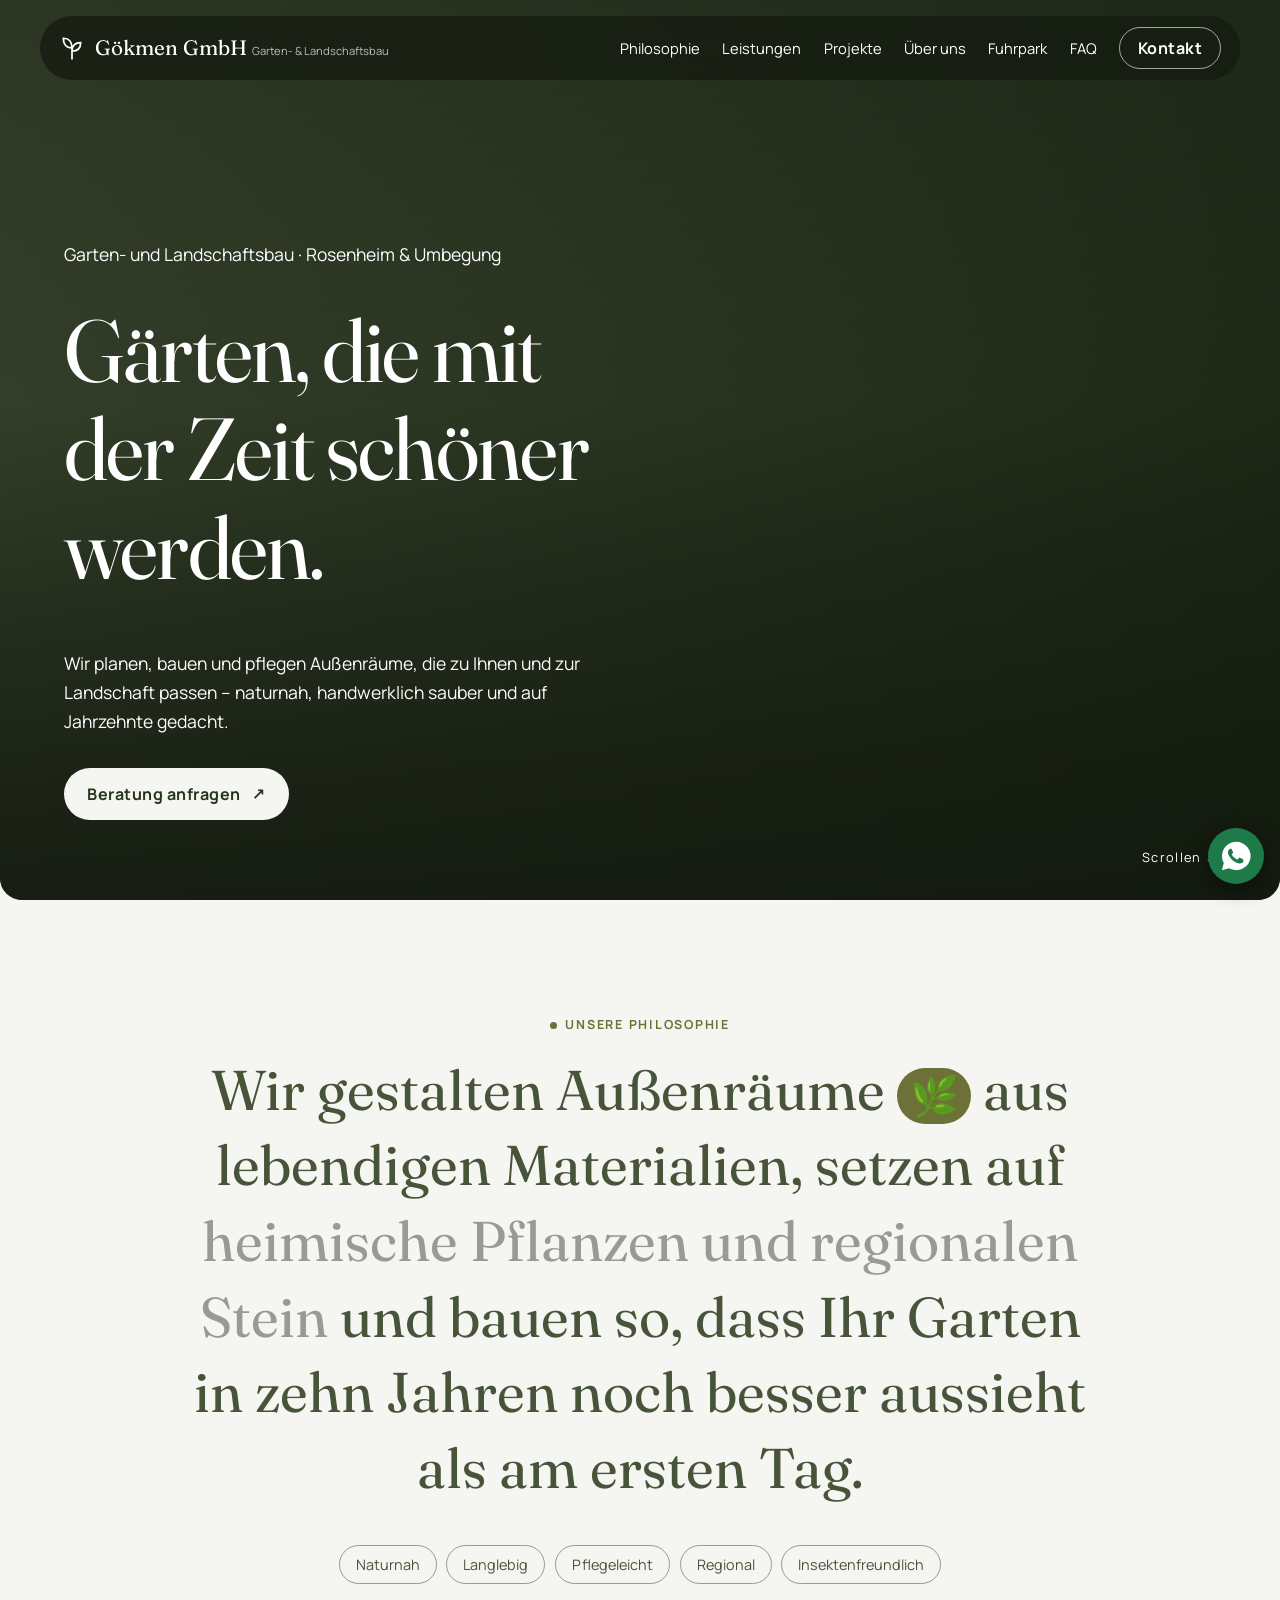
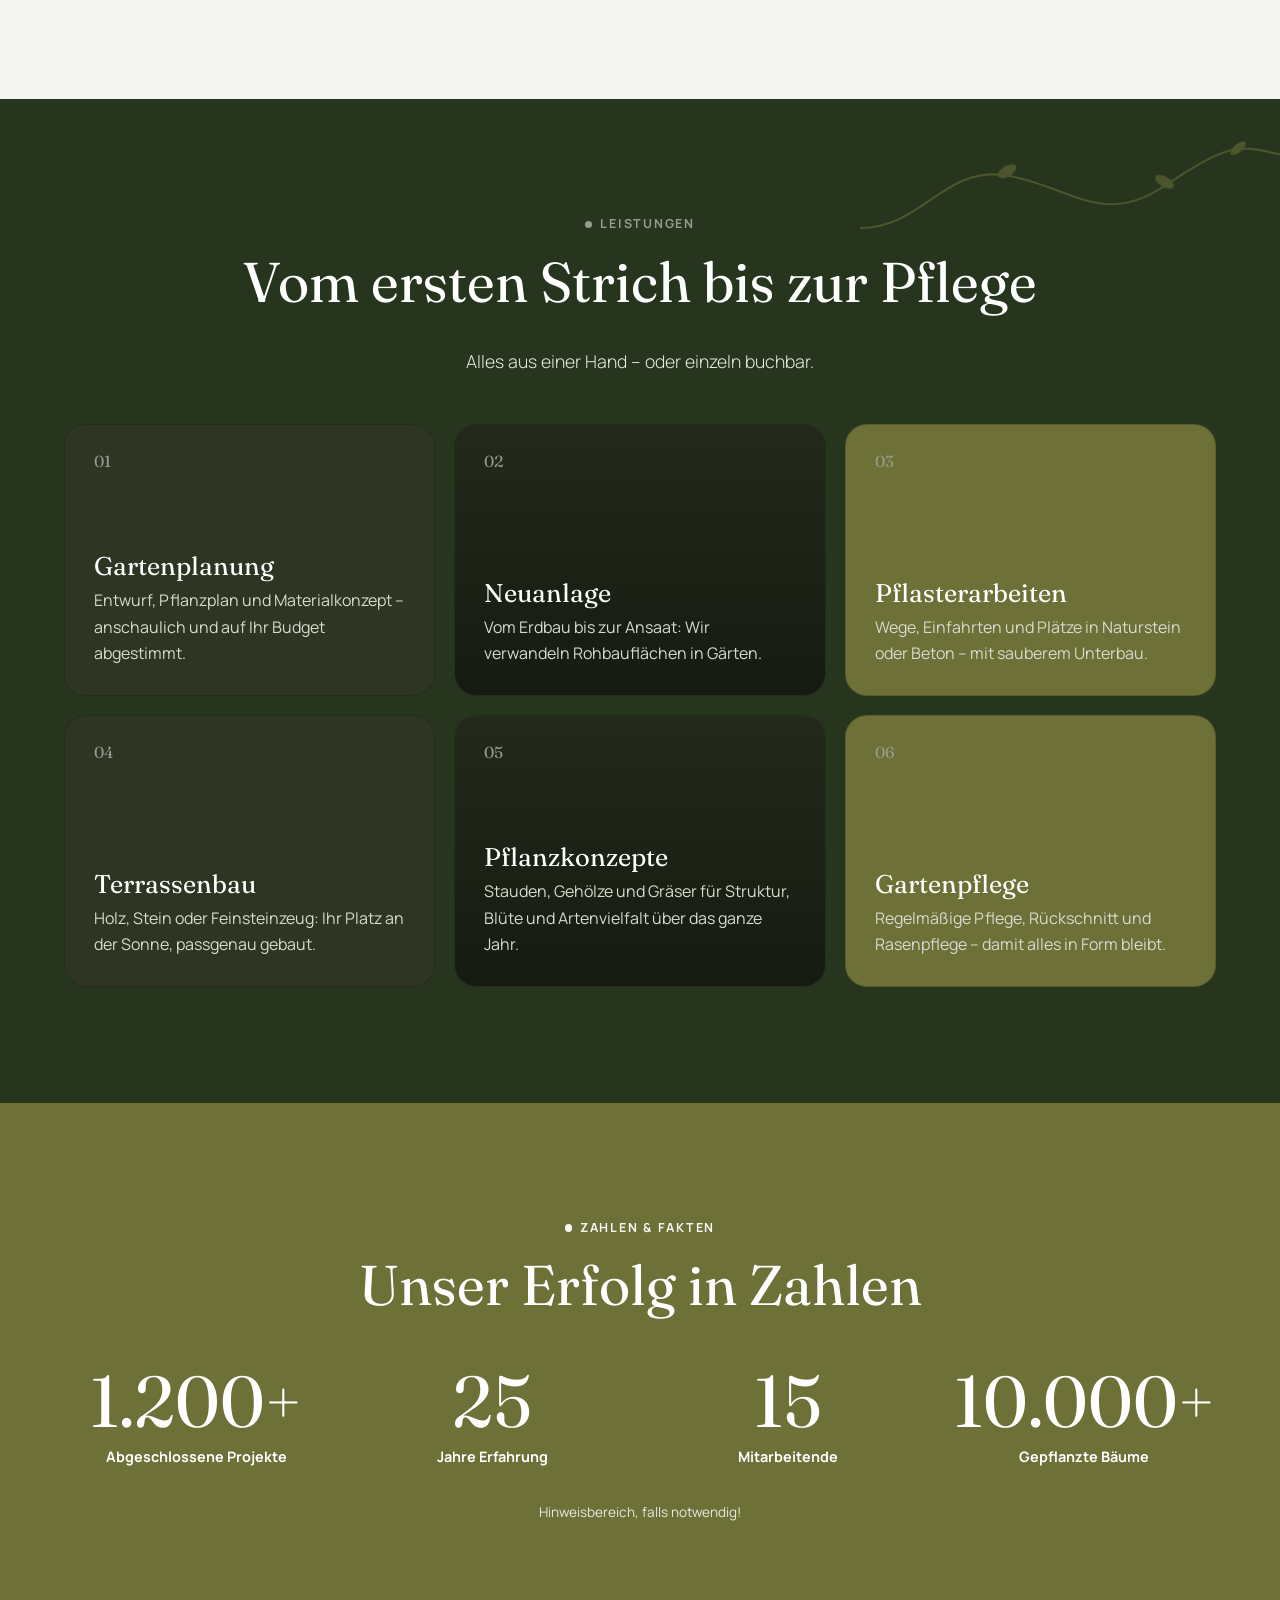
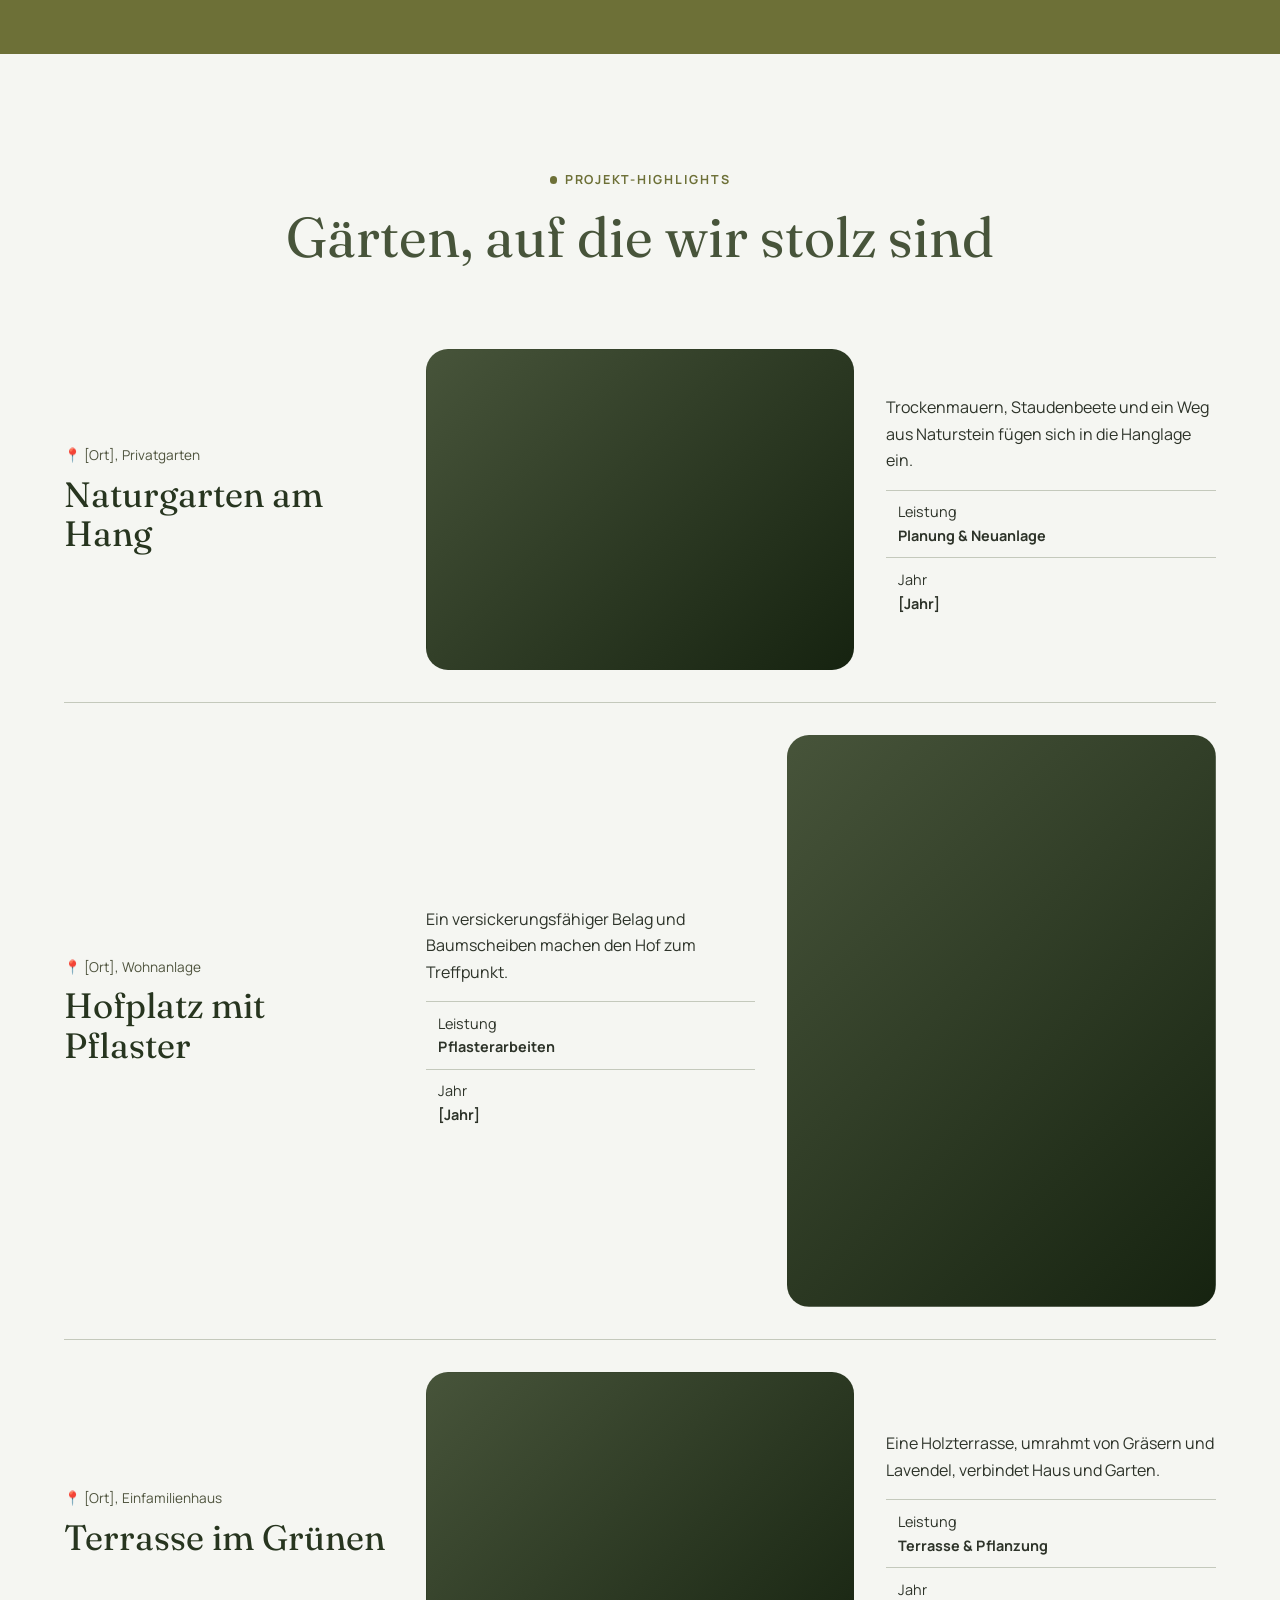
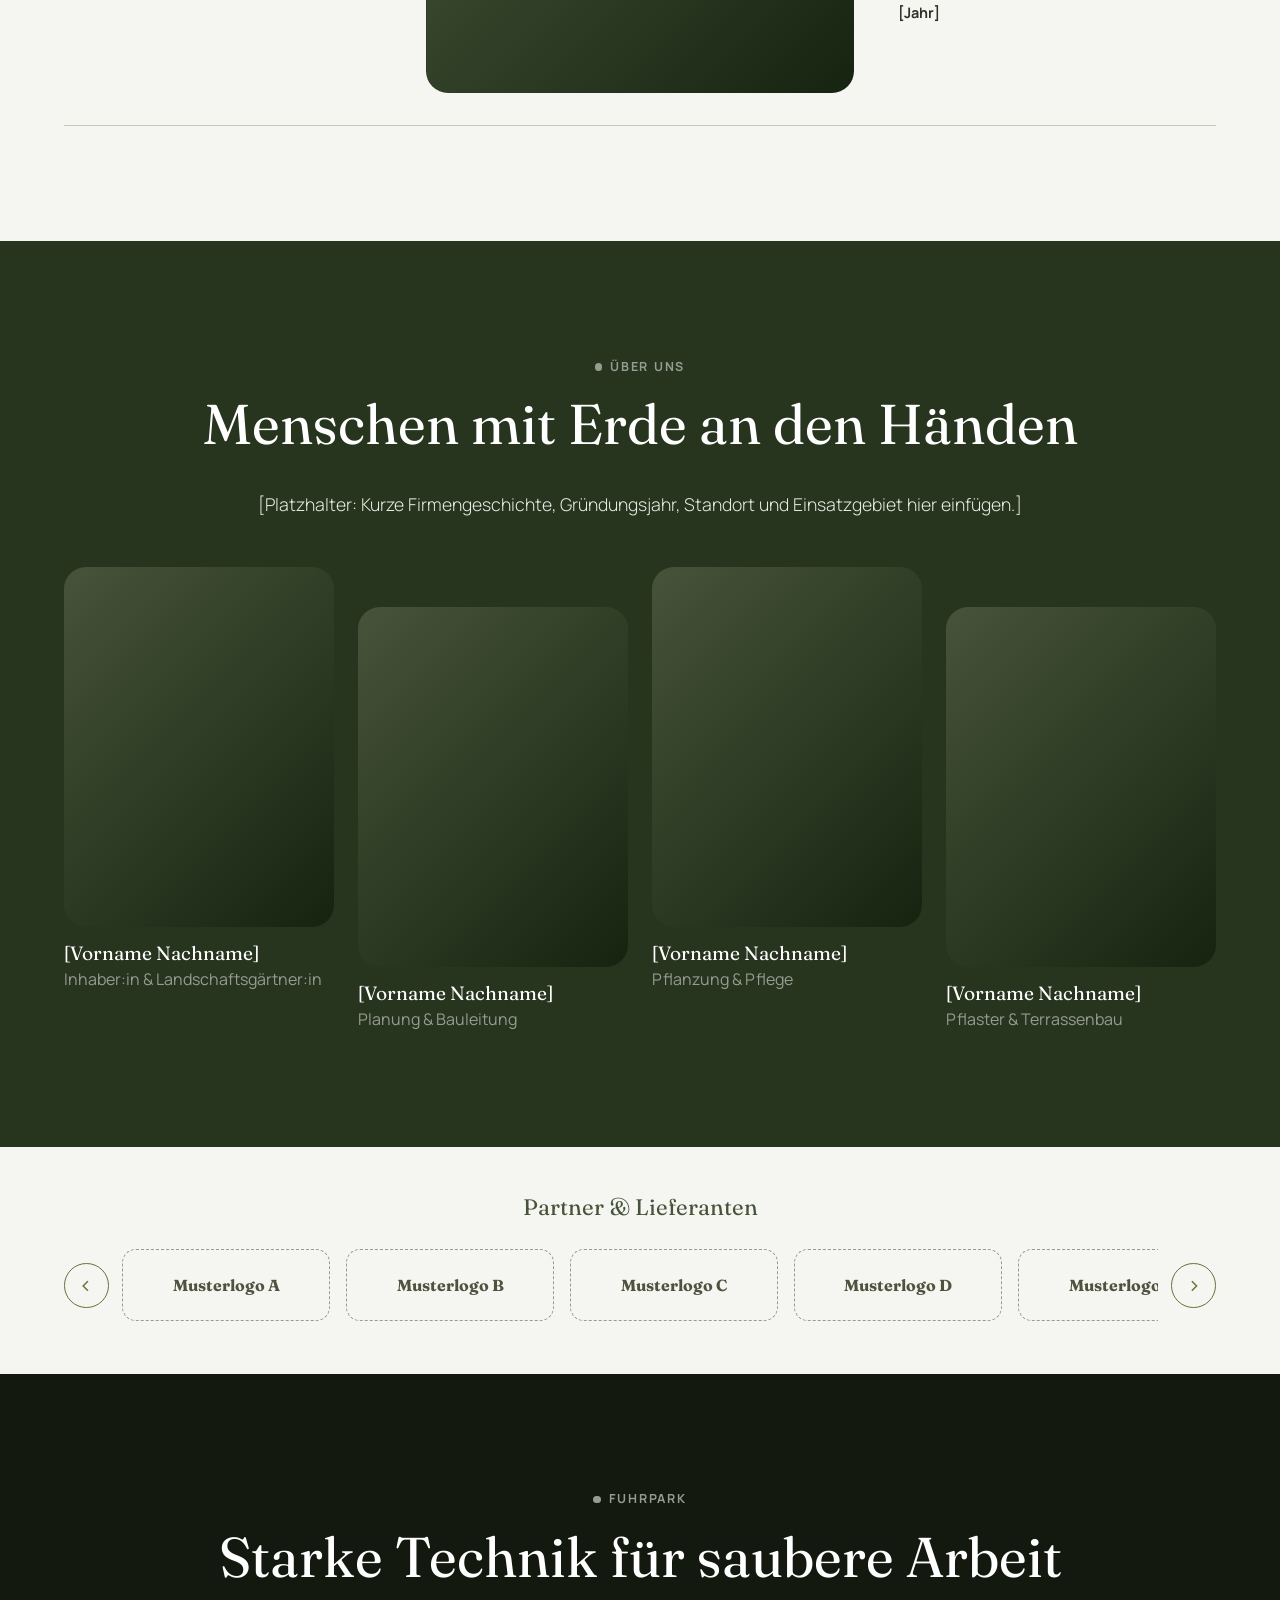
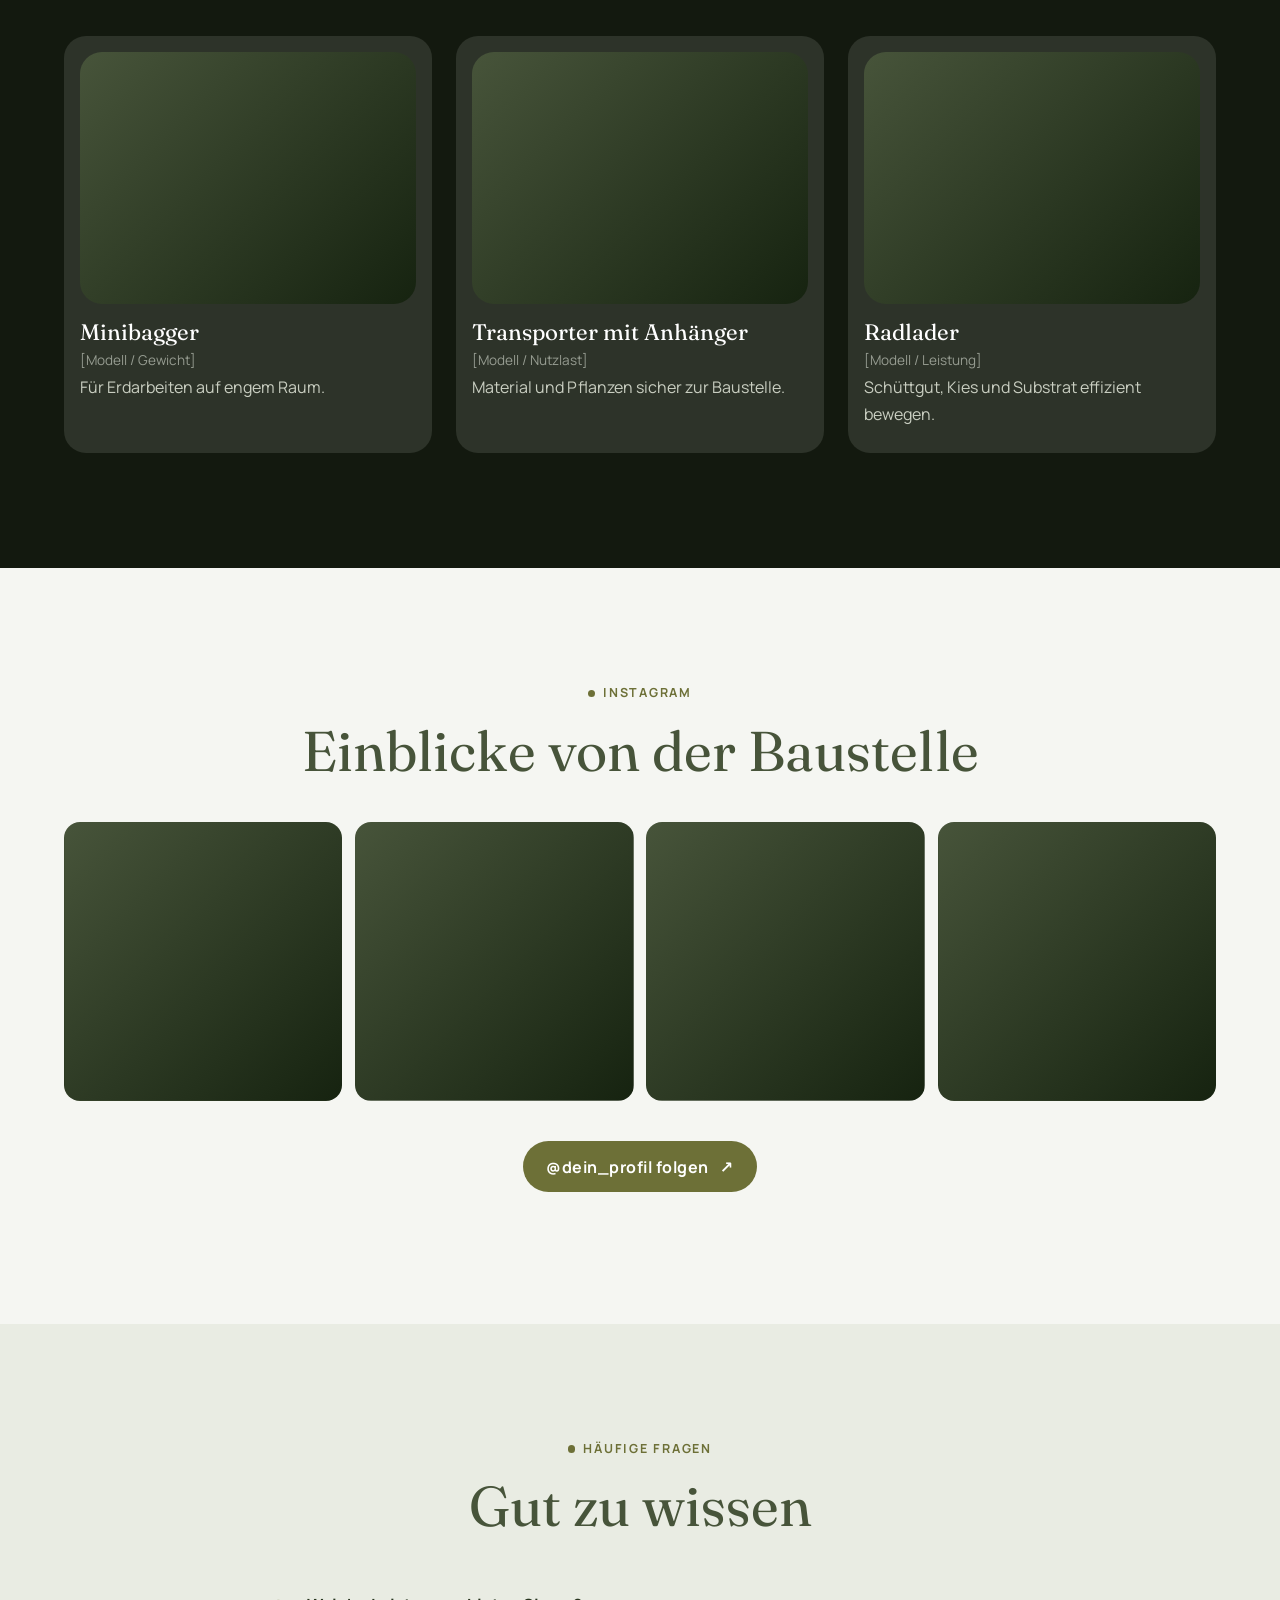
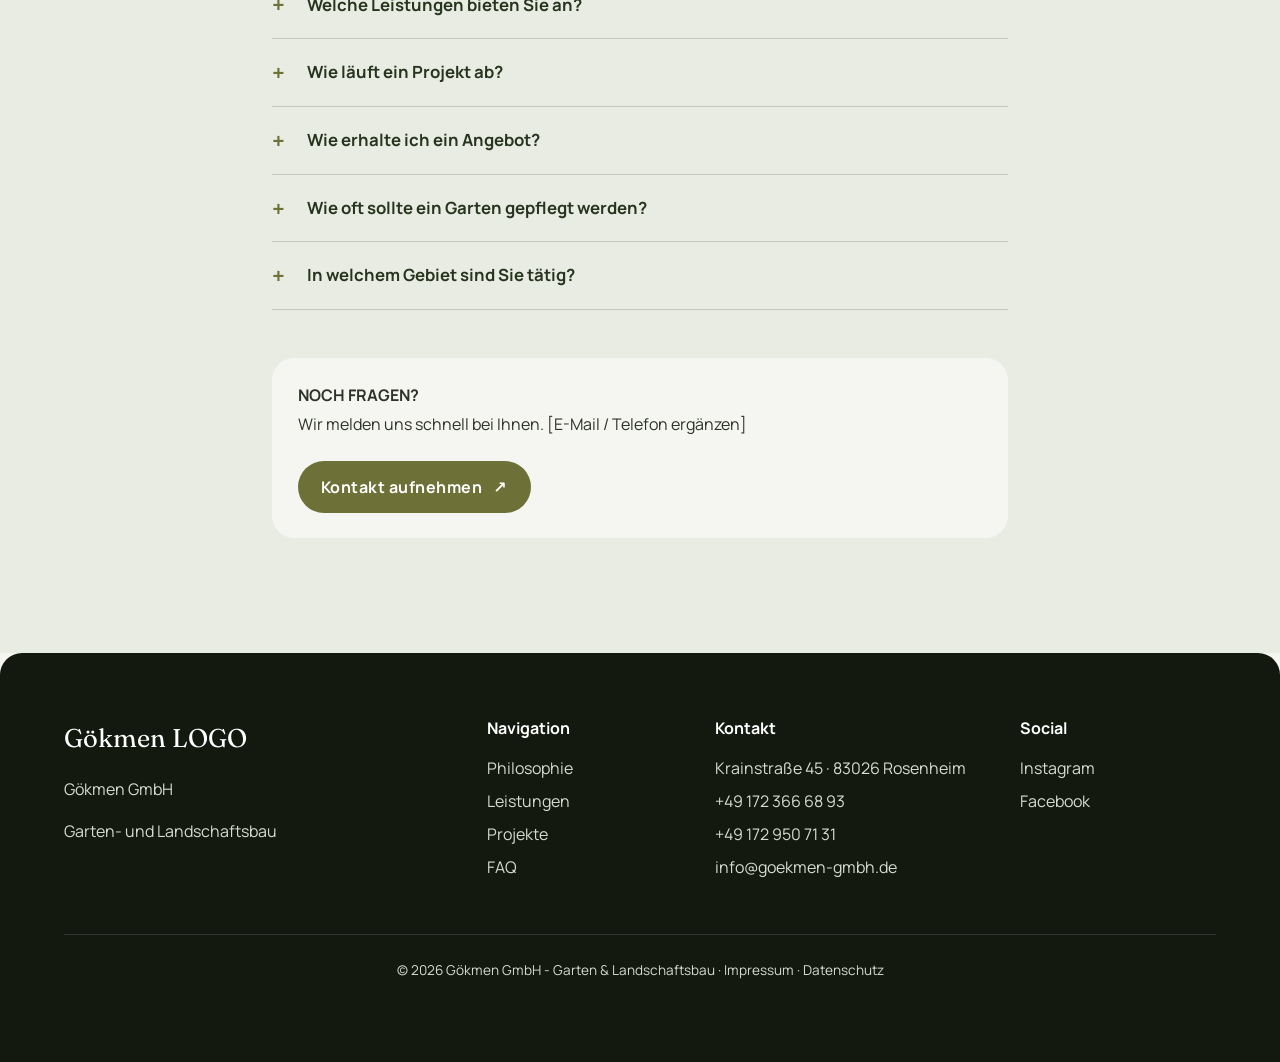
==== index.html @ 2ab4fe83 "first commit" ====
<!DOCTYPE html>
<html lang="de">
    <head>
        <meta charset="utf-8">
        <meta name="viewport" content="width=device-width, initial-scale=1">
        <title>Gökmen GmbH Garten- & Landschaftsbau </title>
        <meta name="description" content="Beispielseite eines Garten- und Landschaftsbaubetriebs: Planung, Neuanlage, Pflaster, Terrassen und Pflege.">
        <link rel="preconnect" href="https://fonts.googleapis.com">
        <link rel="preconnect" href="https://fonts.gstatic.com" crossorigin>
        <link href="https://fonts.googleapis.com/css2?family=Fraunces:opsz,wght@9..144,400;9..144,600&family=Manrope:wght@400;500;700&display=swap" rel="stylesheet">
        <link rel="stylesheet" href="https://cdn.jsdelivr.net/npm/bootstrap@5.3.0/dist/css/bootstrap.min.css">
        <link rel="stylesheet" href="https://cdn.jsdelivr.net/npm/bootstrap-icons@1.11.3/font/bootstrap-icons.min.css">
        <link rel="stylesheet" href="./css/sytle.css">
    </head>
    <body>
        <a class="skip" href="#main">Zum Inhalt springen</a>

        <header class="nav" id="top">
            <a class="logo" href="#top" aria-label="Gökmen GmbH - Startseite">
                <svg viewBox="0 0 24 24" width="26" height="26" aria-hidden="true"><path d="M12 22V10M12 12C5 12 4 6 4 3c5 0 8 3 8 9Zm0 3c6 0 8-4 8-8-5 0-8 3-8 8Z" fill="none" stroke="currentColor" stroke-width="1.6" stroke-linecap="round"/></svg>
                <span>Gökmen GmbH<small>Garten- & Landschaftsbau</small></span>
            </a>
            <button class="burger" aria-expanded="false" aria-controls="menu" aria-label="Menü öffnen"><span></span><span></span></button>
            <nav id="menu" aria-label="Hauptnavigation">
                <a href="#philosophie">Philosophie</a><a href="#leistungen">Leistungen</a><a href="#projekte">Projekte</a>
                <a href="#ueber-uns">Über uns</a><a href="#fuhrpark">Fuhrpark</a><a href="#faq">FAQ</a>
                <a class="btn btn--sm" href="#kontakt">Kontakt</a>
            </nav>
        </header>

        <main id="main">
        <section class="hero" aria-labelledby="h-hero">
            <div class="hero__bg" role="img" aria-label="Beispielbild: naturnaher Garten mit Staudenbeeten und Natursteinweg" style="--img:url('images/hero-garten.jpg')"></div>
            <div class="hero__txt">
                <p class="">Garten- und Landschaftsbau · Rosenheim & Umbegung</p>
                <h1 id="h-hero">Gärten, die mit<br>der Zeit schöner werden.</h1>
                <p>Wir planen, bauen und pflegen Außenräume, die zu Ihnen und zur Landschaft passen – naturnah, handwerklich sauber und auf Jahrzehnte gedacht.</p>
                <a class="btn" href="#kontakt">Beratung anfragen <span aria-hidden="true">↗</span></a>
            </div>
            <a class="scroll" href="#philosophie" aria-label="Nach unten scrollen">Scrollen ↓</a>
        </section>

            <section class="sec sec--light" id="philosophie" aria-labelledby="h-phil">
            <p class="eyebrow center">Unsere Philosophie</p>
            <h2 id="h-phil" class="statement reveal">Wir gestalten Außenräume <span class="pill" aria-hidden="true">🌿</span> aus lebendigen Materialien, setzen auf <em>heimische Pflanzen und regionalen Stein</em> und bauen so, dass Ihr Garten in zehn Jahren noch besser aussieht als am ersten Tag.</h2>
            <ul class="tags"><li>Naturnah</li><li>Langlebig</li><li>Pflegeleicht</li><li>Regional</li><li>Insektenfreundlich</li></ul>
        </section>

        <section class="sec sec--dark" id="leistungen" aria-labelledby="h-leist">
        <svg class="vine" viewBox="0 0 400 120" aria-hidden="true" focusable="false"><path d="M0 100C60 100 80 40 140 50S230 100 290 60 360 20 400 30" fill="none" stroke="#6D7037" stroke-width="2"/><g fill="#6D7037"><ellipse cx="140" cy="46" rx="10" ry="5" transform="rotate(-30 140 46)"/><ellipse cx="290" cy="56" rx="10" ry="5" transform="rotate(30 290 56)"/><ellipse cx="360" cy="24" rx="9" ry="4" transform="rotate(-40 360 24)"/></g></svg>
        <p class="eyebrow center">Leistungen</p>
        <h2 id="h-leist" class="center">Vom ersten Strich bis zur Pflege</h2>
        <p class="lead center">Alles aus einer Hand – oder einzeln buchbar.</p>
        <ul class="cards">
            <li class="card reveal"><span class="num">01</span><h3>Gartenplanung</h3><p>Entwurf, Pflanzplan und Materialkonzept – anschaulich und auf Ihr Budget abgestimmt.</p></li>
            <li class="card card--img reveal" style="--img:url('images/neuanlage.jpg')"><span class="num">02</span><h3>Neuanlage</h3><p>Vom Erdbau bis zur Ansaat: Wir verwandeln Rohbauflächen in Gärten.</p></li>
            <li class="card card--accent reveal"><span class="num">03</span><h3>Pflasterarbeiten</h3><p>Wege, Einfahrten und Plätze in Naturstein oder Beton – mit sauberem Unterbau.</p></li>
            <li class="card reveal"><span class="num">04</span><h3>Terrassenbau</h3><p>Holz, Stein oder Feinsteinzeug: Ihr Platz an der Sonne, passgenau gebaut.</p></li>
            <li class="card card--img reveal" style="--img:url('images/pflanzen.jpg')"><span class="num">05</span><h3>Pflanzkonzepte</h3><p>Stauden, Gehölze und Gräser für Struktur, Blüte und Artenvielfalt über das ganze Jahr.</p></li>
            <li class="card card--accent reveal"><span class="num">06</span><h3>Gartenpflege</h3><p>Regelmäßige Pflege, Rückschnitt und Rasenpflege – damit alles in Form bleibt.</p></li>
        </ul>
        </section>

        <section class="sec sec--accent" aria-labelledby="h-zahlen">
        <p class="eyebrow center">Zahlen &amp; Fakten</p>
        <h2 id="h-zahlen" class="center">Unser Erfolg in Zahlen</h2>
        <dl class="stats">
            <div><dt>Abgeschlossene Projekte</dt><dd>1.200+</dd></div>
            <div><dt>Jahre Erfahrung</dt><dd>25</dd></div>
            <div><dt>Mitarbeitende</dt><dd>15</dd></div>
            <div><dt>Gepflanzte Bäume</dt><dd>10.000+</dd></div>
        </dl>
        <p class="note center">Hinweisbereich, falls notwendig!</p>
        </section>

        <section class="sec sec--light" id="projekte" aria-labelledby="h-proj">
        <p class="eyebrow center">Projekt-Highlights</p>
        <h2 id="h-proj" class="center">Gärten, auf die wir stolz sind</h2>
        <!-- PLATZHALTER: Projekte, Orte und Bilder durch echte Referenzen ersetzen. -->
        <ol class="projects">
            <li class="proj reveal"><div class="proj__t"><p class="meta">📍 [Ort], Privatgarten</p><h3>Naturgarten am Hang</h3></div><div class="ph" role="img" aria-label="Beispielbild: Hanggarten mit Trockenmauer" style="--img:url('images/projekt-1.jpg')"></div><div class="proj__d"><p>Trockenmauern, Staudenbeete und ein Weg aus Naturstein fügen sich in die Hanglage ein.</p><p class="row"><span>Leistung</span><b>Planung &amp; Neuanlage</b></p><p class="row"><span>Jahr</span><b>[Jahr]</b></p></div></li>
            <li class="proj proj--rev reveal"><div class="proj__t"><p class="meta">📍 [Ort], Wohnanlage</p><h3>Hofplatz mit Pflaster</h3></div><div class="ph" role="img" aria-label="Beispielbild: gepflasterter Hof mit Baumpflanzung" style="--img:url('images/projekt-2.jpg')"></div><div class="proj__d"><p>Ein versickerungsfähiger Belag und Baumscheiben machen den Hof zum Treffpunkt.</p><p class="row"><span>Leistung</span><b>Pflasterarbeiten</b></p><p class="row"><span>Jahr</span><b>[Jahr]</b></p></div></li>
            <li class="proj reveal"><div class="proj__t"><p class="meta">📍 [Ort], Einfamilienhaus</p><h3>Terrasse im Grünen</h3></div><div class="ph" role="img" aria-label="Beispielbild: Holzterrasse mit Gräsern" style="--img:url('images/projekt-3.jpg')"></div><div class="proj__d"><p>Eine Holzterrasse, umrahmt von Gräsern und Lavendel, verbindet Haus und Garten.</p><p class="row"><span>Leistung</span><b>Terrasse &amp; Pflanzung</b></p><p class="row"><span>Jahr</span><b>[Jahr]</b></p></div></li>
        </ol>
        </section>

        <section class="sec sec--dark" id="ueber-uns" aria-labelledby="h-uns">
        <p class="eyebrow center">Über uns</p>
        <h2 id="h-uns" class="center">Menschen mit Erde an den Händen</h2>
        <p class="lead center">[Platzhalter: Kurze Firmengeschichte, Gründungsjahr, Standort und Einsatzgebiet hier einfügen.]</p>
        <ul class="team">
            <li><div class="ph ph--p" role="img" aria-label="Platzhalterporträt" style="--img:url('images/team-1.jpg')"></div><h3>[Vorname Nachname]</h3><p>Inhaber:in &amp; Landschaftsgärtner:in</p></li>
            <li><div class="ph ph--p" role="img" aria-label="Platzhalterporträt" style="--img:url('images/team-2.jpg')"></div><h3>[Vorname Nachname]</h3><p>Planung &amp; Bauleitung</p></li>
            <li><div class="ph ph--p" role="img" aria-label="Platzhalterporträt" style="--img:url('images/team-3.jpg')"></div><h3>[Vorname Nachname]</h3><p>Pflanzung &amp; Pflege</p></li>
            <li><div class="ph ph--p" role="img" aria-label="Platzhalterporträt" style="--img:url('images/team-4.jpg')"></div><h3>[Vorname Nachname]</h3><p>Pflaster &amp; Terrassenbau</p></li>
        </ul>
        </section>

        <section class="sec sec--light sec--tight" aria-labelledby="h-partner">
        <h2 id="h-partner" class="center h-sm">Partner &amp; Lieferanten</h2>
        <!-- PLATZHALTER: Musterlogos durch echte Partnerlogos ersetzen (nur belegte Partnerschaften). -->
        <div class="carousel" data-carousel>
            <button class="car-btn" data-prev aria-label="Vorherige Partner">‹</button>
            <ul class="track" tabindex="0" aria-label="Partnerlogos, horizontal scrollbar">
            <li>Musterlogo A</li><li>Musterlogo B</li><li>Musterlogo C</li><li>Musterlogo D</li><li>Musterlogo E</li><li>Musterlogo F</li>
            </ul>
            <button class="car-btn" data-next aria-label="Nächste Partner">›</button>
        </div>
        </section>

        <section class="sec sec--dark2" id="fuhrpark" aria-labelledby="h-fuhr">
        <p class="eyebrow center">Fuhrpark</p>
        <h2 id="h-fuhr" class="center">Starke Technik für saubere Arbeit</h2>
        <!-- PLATZHALTER: Fahrzeuge, Daten und Bilder anpassen. -->
        <ul class="fleet">
            <li class="reveal"><div class="ph" role="img" aria-label="Platzhalter: Minibagger" style="--img:url('images/bagger.jpg')"></div><h3>Minibagger</h3><p>[Modell / Gewicht]</p><p>Für Erdarbeiten auf engem Raum.</p></li>
            <li class="reveal"><div class="ph" role="img" aria-label="Platzhalter: Transporter" style="--img:url('images/transporter.jpg')"></div><h3>Transporter mit Anhänger</h3><p>[Modell / Nutzlast]</p><p>Material und Pflanzen sicher zur Baustelle.</p></li>
            <li class="reveal"><div class="ph" role="img" aria-label="Platzhalter: Radlader" style="--img:url('images/radlader.jpg')"></div><h3>Radlader</h3><p>[Modell / Leistung]</p><p>Schüttgut, Kies und Substrat effizient bewegen.</p></li>
        </ul>
        </section>

        <section class="sec sec--light" aria-labelledby="h-insta">
        <p class="eyebrow center">Instagram</p>
        <h2 id="h-insta" class="center">Einblicke von der Baustelle</h2>
        <!-- PLATZHALTER: Keine echte Instagram-Anbindung. Kacheln durch eigene Bilder ersetzen und href auf Ihr Profil setzen. -->
        <ul class="insta">
            <li><a href="https://www.instagram.com/DEIN_PROFIL" aria-label="Beispiel-Beitrag 1 auf Instagram ansehen"><span class="ph" style="--img:url('images/insta-1.jpg')"></span></a></li>
            <li><a href="https://www.instagram.com/DEIN_PROFIL" aria-label="Beispiel-Beitrag 2 auf Instagram ansehen"><span class="ph" style="--img:url('images/insta-2.jpg')"></span></a></li>
            <li><a href="https://www.instagram.com/DEIN_PROFIL" aria-label="Beispiel-Beitrag 3 auf Instagram ansehen"><span class="ph" style="--img:url('images/insta-3.jpg')"></span></a></li>
            <li><a href="https://www.instagram.com/DEIN_PROFIL" aria-label="Beispiel-Beitrag 4 auf Instagram ansehen"><span class="ph" style="--img:url('images/insta-4.jpg')"></span></a></li>
        </ul>
        <p class="center"><a class="btn" href="https://www.instagram.com/DEIN_PROFIL" rel="noopener">@dein_profil folgen <span aria-hidden="true">↗</span></a></p>
        </section>

        <section class="sec sec--tint" id="faq" aria-labelledby="h-faq">
        <p class="eyebrow center">Häufige Fragen</p>
        <h2 id="h-faq" class="center">Gut zu wissen</h2>
        <div class="acc" data-acc>
            <h3><button aria-expanded="false" aria-controls="a1" id="q1">Welche Leistungen bieten Sie an?</button></h3>
            <div id="a1" role="region" aria-labelledby="q1" hidden><p>Gartenplanung, Neuanlage, Pflaster- und Terrassenbau, Pflanzkonzepte und Gartenpflege. [Leistungsumfang anpassen]</p></div>
            <h3><button aria-expanded="false" aria-controls="a2" id="q2">Wie läuft ein Projekt ab?</button></h3>
            <div id="a2" role="region" aria-labelledby="q2" hidden><p>Erstgespräch vor Ort, Entwurf und Angebot, Ausführung und Übergabe. Auf Wunsch folgt die Pflege.</p></div>
            <h3><button aria-expanded="false" aria-controls="a3" id="q3">Wie erhalte ich ein Angebot?</button></h3>
            <div id="a3" role="region" aria-labelledby="q3" hidden><p>Schreiben Sie uns kurz Ihr Vorhaben, am besten mit Fotos. Danach vereinbaren wir einen Termin. [Ablauf und Kosten des Angebots anpassen]</p></div>
            <h3><button aria-expanded="false" aria-controls="a4" id="q4">Wie oft sollte ein Garten gepflegt werden?</button></h3>
            <div id="a4" role="region" aria-labelledby="q4" hidden><p>Das hängt von Größe und Bepflanzung ab. Typisch sind Pflegegänge alle paar Wochen in der Saison. [Pflegeintervalle anpassen]</p></div>
            <h3><button aria-expanded="false" aria-controls="a5" id="q5">In welchem Gebiet sind Sie tätig?</button></h3>
            <div id="a5" role="region" aria-labelledby="q5" hidden><p>[Einsatzgebiet / Umkreis um Standort einfügen]</p></div>
        </div>
        <div class="ask" id="kontakt">
            <div><h3>Noch Fragen?</h3><p>Wir melden uns schnell bei Ihnen. [E-Mail / Telefon ergänzen]</p></div>
            <a class="btn" href="mailto:info@beispiel-firma.de">Kontakt aufnehmen <span aria-hidden="true">↗</span></a>
        </div>
        </section>
        </main>

        <footer class="foot">
            <div class="foot__grid">
                <div>
                    <p class="logo">Gökmen LOGO</p>
                    <p>Gökmen GmbH</p>
                    <p>Garten- und Landschaftsbau</p>
                </div>
                <nav aria-label="Fußnavigation">
                    <h2>Navigation</h2>
                    <ul>
                        <li><a href="#philosophie">Philosophie</a></li>
                        <li><a href="#leistungen">Leistungen</a></li>
                        <li><a href="#projekte">Projekte</a></li>
                        <li><a href="#faq">FAQ</a></li>
                    </ul>
                </nav>
                <div>
                    <h2>Kontakt</h2>
                    <ul>
                        <li><a href="https://maps.app.goo.gl/zyGv3Zoan73893Vj6?g_st=com.microsoft.skype.teams.extshare" target="_blank">Krainstraße 45 · 83026 Rosenheim</a></li>
                        <li><i class="telephone-fill"></i><a href="tel:+491723666893">+49 172 366 68 93</a></li>
                        <li><i class="telephone-fill"></i><a href="tel:+491729507131">+49 172 950 71 31</a></li>
                        <li><a href="mailto:info@goekmen-gmbh.de">info@goekmen-gmbh.de</a></li>
                    </ul>
                </div>
                <div>
                    <h2>Social</h2>
                    <ul>
                        <li><a href="https://www.instagram.com/goekmen.galabau/" target="_blank">Instagram</a></li>
                        <li><a href="https://www.facebook.com/p/G%C3%B6kmen-Garten-und-Landschaftsbau-GmbH-100063907963803/?locale=de_DE" target="_blank">Facebook</a></li>
                    </ul>
                </div>
            </div>
            <p class="foot__bot">© <span class="year"></span> Gökmen GmbH - Garten & Landschaftsbau · <a href="impressum.html">Impressum</a> · <a href="datenschutz.html">Datenschutz</a></p>
        </footer>

        <!-- Whatsapp Button fixed -->
        <a class="wa" href="https://wa.me/491729507131" target="_blank" rel="noopener" aria-label="Per WhatsApp schreiben">
            <svg viewBox="0 0 24 24" width="34" height="34" aria-hidden="true"><path fill="currentColor" d="M12 2a10 10 0 0 0-8.6 15L2 22l5.2-1.4A10 10 0 1 0 12 2Zm5.2 14c-.2.6-1.3 1.2-1.8 1.2-.5.1-1 .2-3.3-.7-2.8-1.2-4.6-4-4.7-4.2-.1-.2-1.1-1.5-1.1-2.8s.7-2 1-2.3c.2-.3.5-.3.7-.3h.5c.2 0 .4 0 .6.5l.8 1.9c.1.2.1.3 0 .5l-.3.4-.4.4c-.1.2-.3.3-.1.6.2.3.7 1.2 1.5 1.9 1 .9 1.900 1.200 2.200 1.300.3.1.4.1.6-.1l.8-1c.2-.2.4-.2.6-.1l1.800.9c.3.1.4.2.5.3.1.2.1.6-.1 1.200Z"/></svg>
        </a>
        <script src="./js/script.js" defer></script>

        
    </body>
</html>
---- css/sytle.css ----
:root{--paper:#F5F6F2;--d1:#27351F;--d2:#13190F;--d3:#2D3329;--m1:#47543A;--m2:#2E3523;--d4:#162310;--m3:#4E533D;--sage:#969C91;--olive:#6D7037;
--serif:"Fraunces",Georgia,serif;--sans:"Manrope",system-ui,sans-serif;--r:22px;--pad:clamp(1.25rem,5vw,4rem)}
*,*::before,*::after{box-sizing:border-box}
html{scroll-behavior:smooth;scroll-padding-top:5.5rem}
body{margin:0;font:400 1rem/1.65 var(--sans);color:var(--d3);background:var(--paper)}
img,svg{max-width:100%}
ul,ol{list-style:none;margin:0;padding:0}
h1,h2,h3{font-family:var(--serif);font-weight:400;line-height:1.12;margin:0 0 .6em}
a{color:inherit}
:focus-visible{outline:3px solid #fff;outline-offset:3px;box-shadow:0 0 0 6px var(--olive);border-radius:6px}
.skip{position:absolute;left:-999px;top:0;background:#fff;color:#000;padding:.7rem 1rem;z-index:100}
.skip:focus{left:1rem;top:1rem}
.center{text-align:center}
.eyebrow{font-size:.78rem;letter-spacing:.14em;text-transform:uppercase;font-weight:700;color:var(--sage);margin:0 0 1rem;display:flex;align-items:center;gap:.5rem}
.eyebrow::before{content:"";width:.45rem;height:.45rem;border-radius:50%;background:currentColor}
.eyebrow.center{justify-content:center}
.lead{max-width:44rem;margin:0 auto 3rem;font-size:1.1rem}
.note{font-size:.85rem;opacity:.85;margin-top:2rem}

/* Buttons */
.btn{display:inline-flex;align-items:center;gap:.7rem;padding:.8rem 1.4rem;border-radius:99px;background:var(--paper);color:var(--d1);font-weight:700;text-decoration:none;letter-spacing:.03em;transition:transform .25s,background .25s}
.btn:hover{transform:translateY(-2px);background:#fff}
.btn--sm{padding:.5rem 1.1rem;background:transparent;color:#fff;border:1px solid #ffffff99}
.btn--sm:hover{background:#ffffff22}
.sec--light .btn,.sec--tint .btn{background:var(--olive);color:#fff}

/* Navigation */
.nav{position:fixed;z-index:50;top:1rem;left:1rem;right:1rem;display:flex;align-items:center;justify-content:space-between;gap:1rem;padding:.7rem 1.2rem;border-radius:99px;background:#13190Fb3;backdrop-filter:blur(12px);color:#fff;max-width:1200px;margin-inline:auto}
.logo{display:inline-flex;align-items:center;gap:.6rem;text-decoration:none;font-family:var(--serif);font-size:1.3rem;color:inherit}
.logo small{font:400 .7rem var(--sans);opacity:.7;margin-left:.3rem}
.nav nav{display:flex;align-items:center;gap:1.4rem}
.nav nav a:not(.btn){text-decoration:none;font-size:.92rem;padding:.3rem 0;border-bottom:1px solid transparent}
.nav nav a:not(.btn):hover{border-color:currentColor}
.burger{display:none;background:none;border:0;width:2.6rem;height:2.6rem;cursor:pointer;color:#fff}
.burger span{display:block;height:2px;width:22px;background:currentColor;margin:6px auto;transition:transform .3s}
.burger[aria-expanded=true] span:first-child{transform:translateY(4px) rotate(45deg)}
.burger[aria-expanded=true] span:last-child{transform:translateY(-4px) rotate(-45deg)}

/* Hero */
.hero{position:relative;min-height:100svh;display:flex;align-items:flex-end;padding:7rem var(--pad) 5rem;color:#fff;overflow:hidden;border-radius:0 0 var(--r) var(--r)}
.hero__bg,.ph,.card--img{background:var(--img,none),linear-gradient(135deg,var(--m1),var(--d4));background-size:cover;background-position:center}
.hero__bg{position:absolute;inset:0;z-index:-2}
.hero::after{content:"";position:absolute;inset:0;z-index:-1;background:linear-gradient(0deg,#13190Fe6 0%,#13190F40 55%,#13190F80 100%)}
.hero__txt{max-width:46rem}
.hero h1{font-size:clamp(2.6rem,7vw,5.5rem);letter-spacing:-.02em}
.hero p:not(.eyebrow){max-width:34rem;font-size:1.1rem;margin:0 0 2rem}
.hero .eyebrow{color:#fff}
.scroll{position:absolute;right:var(--pad);bottom:2rem;font-size:.8rem;text-decoration:none;letter-spacing:.1em}

/* Sections */
.sec{padding:clamp(4rem,9vw,8rem) var(--pad)}
.sec>*{max-width:1200px;margin-inline:auto}
.sec>h2{font-size:clamp(2rem,4.5vw,3.5rem)}
.sec--tight{padding-block:3rem}
.h-sm{font-size:1.4rem!important}
.sec--light{background:var(--paper);color:var(--d3)}
.sec--light .eyebrow,.sec--tint .eyebrow{color:var(--olive)}
.sec--light h2,.sec--tint h2{color:var(--m1)}
.sec--tint{background:#E9ECE3}
.sec--dark{background:var(--d1);color:#E9ECE3;position:relative;overflow:hidden}
.sec--dark2{background:var(--d2);color:#E9ECE3}
.sec--accent{background:var(--olive);color:#fff}
.sec--accent .eyebrow{color:#F5F6F2}
.sec--dark h2,.sec--dark2 h2{color:#fff}

/* Philosophie */
.statement{max-width:56rem;font-size:clamp(1.5rem,3.4vw,2.6rem);line-height:1.35;color:var(--m1);text-align:center}
.statement em{font-style:normal;color:var(--sage)}
.pill{display:inline-flex;vertical-align:middle;padding:.1rem .8rem;border-radius:99px;background:var(--olive);font-size:.7em}
.bord{display:inline-flex;vertical-align:middle;padding:.1rem .3rem;margin-right: .7rem; border-radius:99px;border-color:var(--olive); border-style: solid; font-size:.7em}
.tags{display:flex;flex-wrap:wrap;justify-content:center;gap:.6rem;margin-top:2.5rem}
.tags li{padding:.4rem 1rem;border:1px solid var(--sage);border-radius:99px;font-size:.9rem;color:var(--m1)}

/* Leistungen */
.vine{position:absolute;right:0;top:1.5rem;width:min(420px,55vw);opacity:.55}
.vine path:first-child{stroke-dasharray:600;stroke-dashoffset:600;animation:grow 4s ease forwards}
.vine g{opacity:0;animation:fade 1s 2.5s forwards}
@keyframes grow{to{stroke-dashoffset:0}}
@keyframes fade{to{opacity:1}}
.cards{display:grid;grid-template-columns:repeat(auto-fit,minmax(min(100%,18rem),1fr));gap:1.2rem}
.card{position:relative;min-height:17rem;padding:1.8rem;border-radius:var(--r);background:var(--m2);display:flex;flex-direction:column;justify-content:flex-end;overflow:hidden;transition:transform .35s}
.card:hover{transform:translateY(-6px) rotate(-.4deg)}
.card h3{font-size:1.6rem;color:#fff;margin-bottom:.4rem}
.card p{margin:0;color:#D7DBCF}
.card .num{position:absolute;top:1.4rem;left:1.8rem;font-family:var(--serif);color:var(--sage);font-size:1rem}
.card--accent{background:var(--olive)}
.card--img::before{content:"";position:absolute;inset:0;background:linear-gradient(0deg,#13190Ff0,#13190F66)}
.card--img>*{position:relative}
.card--img .num{position:absolute}

/* Zahlen */
.stats{display:grid;grid-template-columns:repeat(auto-fit,minmax(11rem,1fr));gap:2rem;margin-top:3rem;text-align:center}
.stats div{display:flex;flex-direction:column-reverse}
.stats dd{margin:0;font:400 clamp(2.5rem,6vw,4.5rem)/1 var(--serif)}
.stats dt{margin-top:.5rem;font-size:.9rem}

/* Projekte */
.projects{margin-top:3rem}
.proj{display:grid;grid-template-columns:1fr 1.3fr 1fr;gap:2rem;align-items:center;padding:2rem 0;border-bottom:1px solid #c4c9bc}
.proj--rev{grid-template-columns:1fr 1fr 1.3fr}
.proj--rev .ph{order:3;aspect-ratio:3/4}
.proj--rev .proj__d{order:2}
.proj__t h3{font-size:clamp(1.6rem,3vw,2.2rem);color:var(--d1)}
.meta{font-size:.85rem;color:var(--m3);margin:0 0 .5rem}
.ph{display:block;border-radius:var(--r);aspect-ratio:4/3;width:100%;overflow:hidden;transition:transform .5s}
.proj:hover .ph{transform:scale(1.02)}
.row{display:flex;justify-content:space-between;border-top:1px solid #c4c9bc;margin:0;padding:.6rem 0;font-size:.9rem}

/* Team */
.team{display:grid;grid-template-columns:repeat(auto-fit,minmax(12rem,1fr));gap:1.5rem;align-items:start}
.team li:nth-child(even){margin-top:2.5rem}
.ph--p{aspect-ratio:3/4}
.team h3{font-size:1.2rem;color:#fff;margin:1rem 0 .1rem}
.team p{margin:0;color:var(--sage)}

/* Karussell */
.carousel{display:flex;align-items:center;gap:.8rem;margin-top:1.5rem}
.track{display:flex;gap:1rem;overflow-x:auto;scroll-snap-type:x mandatory;scrollbar-width:none;flex:1;padding:.3rem}
.track::-webkit-scrollbar{display:none}
.track li{flex:0 0 clamp(9rem,22%,13rem);scroll-snap-align:start;display:grid;place-items:center;height:4.5rem;border:1px dashed var(--sage);border-radius:14px;color:var(--m3);font-weight:700;font-family:var(--serif)}
.car-btn{flex:none;width:2.8rem;height:2.8rem;border-radius:50%;border:1px solid var(--olive);background:transparent;color:var(--olive);font-size:1.4rem;cursor:pointer}
.car-btn:hover{background:var(--olive);color:#fff}

/* Fuhrpark */
.fleet{display:grid;grid-template-columns:repeat(auto-fit,minmax(min(100%,17rem),1fr));gap:1.5rem;margin-top:3rem}
.fleet li{background:var(--d3);padding:1rem 1rem 1.6rem;border-radius:var(--r)}
.fleet h3{font-size:1.4rem;color:#fff;margin:1rem 0 .1rem}
.fleet p{margin:.2rem 0 0;color:#C9CEC1}
.fleet p:nth-of-type(1){color:var(--sage);font-size:.85rem}

/* Instagram */
.insta{display:grid;grid-template-columns:repeat(4,1fr);gap:.8rem;margin:2.5rem auto}
.insta a{display:block;overflow:hidden;border-radius:16px}
.insta .ph{aspect-ratio:1;border-radius:0}
.insta a:hover .ph{transform:scale(1.07)}

/* FAQ */
.acc{max-width:46rem}
.acc h3{margin:0;font-family:var(--sans);font-size:1.05rem;font-weight:700}
.acc button{width:100%;display:flex;gap:1rem;align-items:center;text-align:left;background:none;border:0;border-bottom:1px solid #c4c9bc;padding:1.3rem 0;font:inherit;color:var(--d1);cursor:pointer}
.acc button::before{content:"+";font-size:1.4rem;color:var(--olive);width:1.2rem}
.acc button[aria-expanded=true]{color:var(--olive)}
.acc button[aria-expanded=true]::before{content:"–"}
.acc [role=region]{padding:1rem 0 1.4rem 2.2rem}
.acc [role=region] p{margin:0}
.ask{max-width:46rem;margin:3rem auto 0;display:flex;flex-wrap:wrap;gap:1.5rem;justify-content:space-between;align-items:center;padding:1.6rem;background:var(--paper);border-radius:var(--r)}
.ask h3{font:700 1rem var(--sans);text-transform:uppercase;margin:0}
.ask p{margin:.3rem 0 0}

/* Footer */
.foot{background:var(--d2);color:#D7DBCF;padding:4rem var(--pad) 1.5rem;border-radius:var(--r) var(--r) 0 0}
.foot__grid{max-width:1200px;margin:auto;display:grid;grid-template-columns:2fr 1fr 1.4fr 1fr;gap:2rem}
.foot h2{font:700 1rem var(--sans);color:#fff;margin-bottom:1rem}
.foot li{margin-bottom:.4rem}
.foot a{text-decoration:none}
.foot a:hover{text-decoration:underline}
.foot .logo{font-size:1.6rem;color:#fff}
.foot__bot{max-width:1200px;margin:3rem auto 0;padding-top:1.5rem;border-top:1px solid #ffffff22;text-align:center;font-size:.85rem}

/* WhatsApp */
.wa{position:fixed;z-index:60;right:1rem;bottom:calc(1rem + env(safe-area-inset-bottom));width:3.5rem;height:3.5rem;border-radius:50%;background:#1f7a4a;color:#fff;display:grid;place-items:center;box-shadow:0 6px 20px #0006;transition:transform .25s}
.wa:hover{transform:scale(1.08)}
.foot{padding-bottom:5rem}

/* Reveal */
.js .reveal{opacity:0;transform:translateY(24px);transition:opacity .7s,transform .7s}
.js .reveal.in{opacity:1;transform:none}

/* Responsive */
@media (max-width:900px){
  .burger{display:block}
  .nav nav{display:none;position:absolute;top:calc(100% + .5rem);left:0;right:0;flex-direction:column;align-items:stretch;gap:.2rem;padding:1.2rem;border-radius:24px;background:#13190Ff2}
  .nav nav.open{display:flex}
  .nav nav a{padding:.7rem .4rem!important}
  .proj,.proj--rev{grid-template-columns:1fr}
  .proj--rev .ph,.proj--rev .proj__d{order:0}
  .proj--rev .ph{aspect-ratio:4/3}
  .insta{grid-template-columns:repeat(2,1fr)}
  .foot__grid{grid-template-columns:1fr 1fr}
  .team li:nth-child(even){margin-top:0}
}
@media (max-width:520px){
  .foot__grid{grid-template-columns:1fr}
  .scroll{display:none}
  .track li{flex-basis:44%}
}
@media (prefers-reduced-motion:reduce){
  *,*::before,*::after{animation:none!important;transition:none!important;scroll-behavior:auto!important}
  .vine path:first-child{stroke-dashoffset:0}
  .vine g,.js .reveal{opacity:1;transform:none}
}
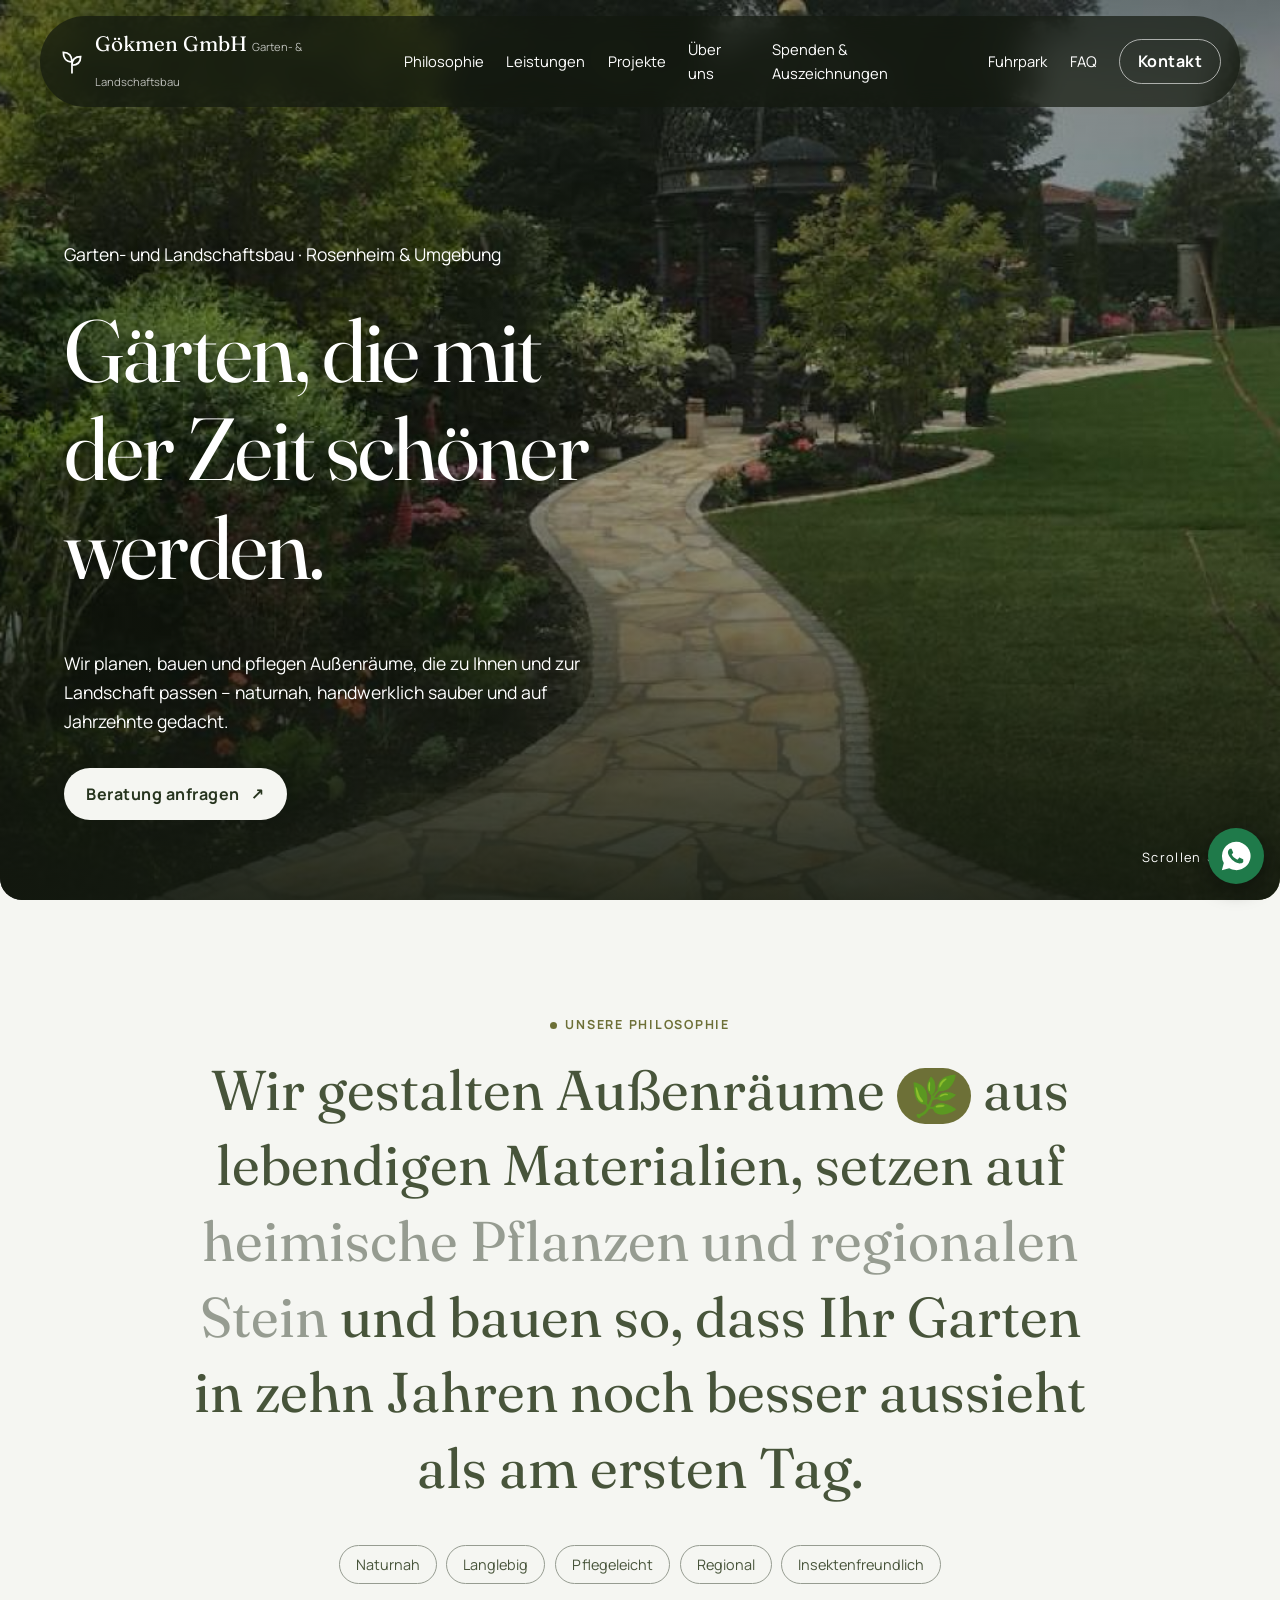
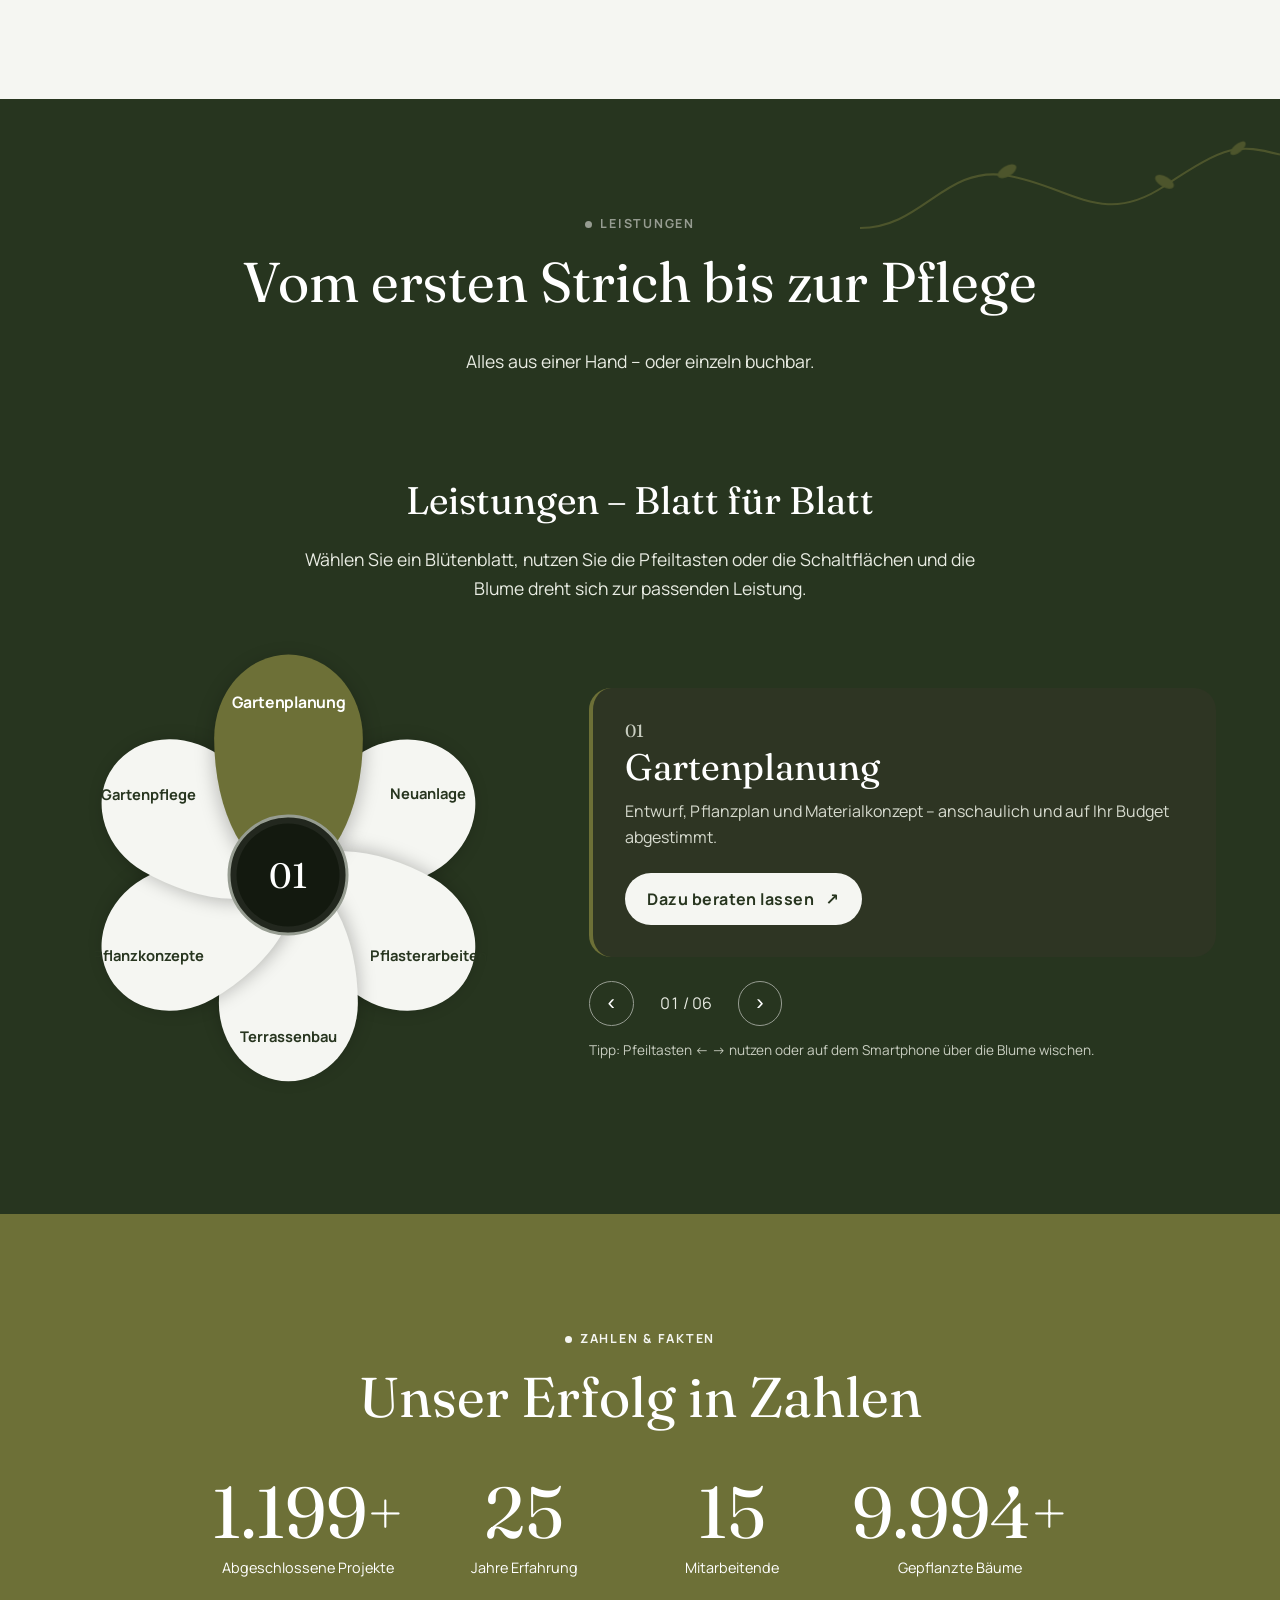
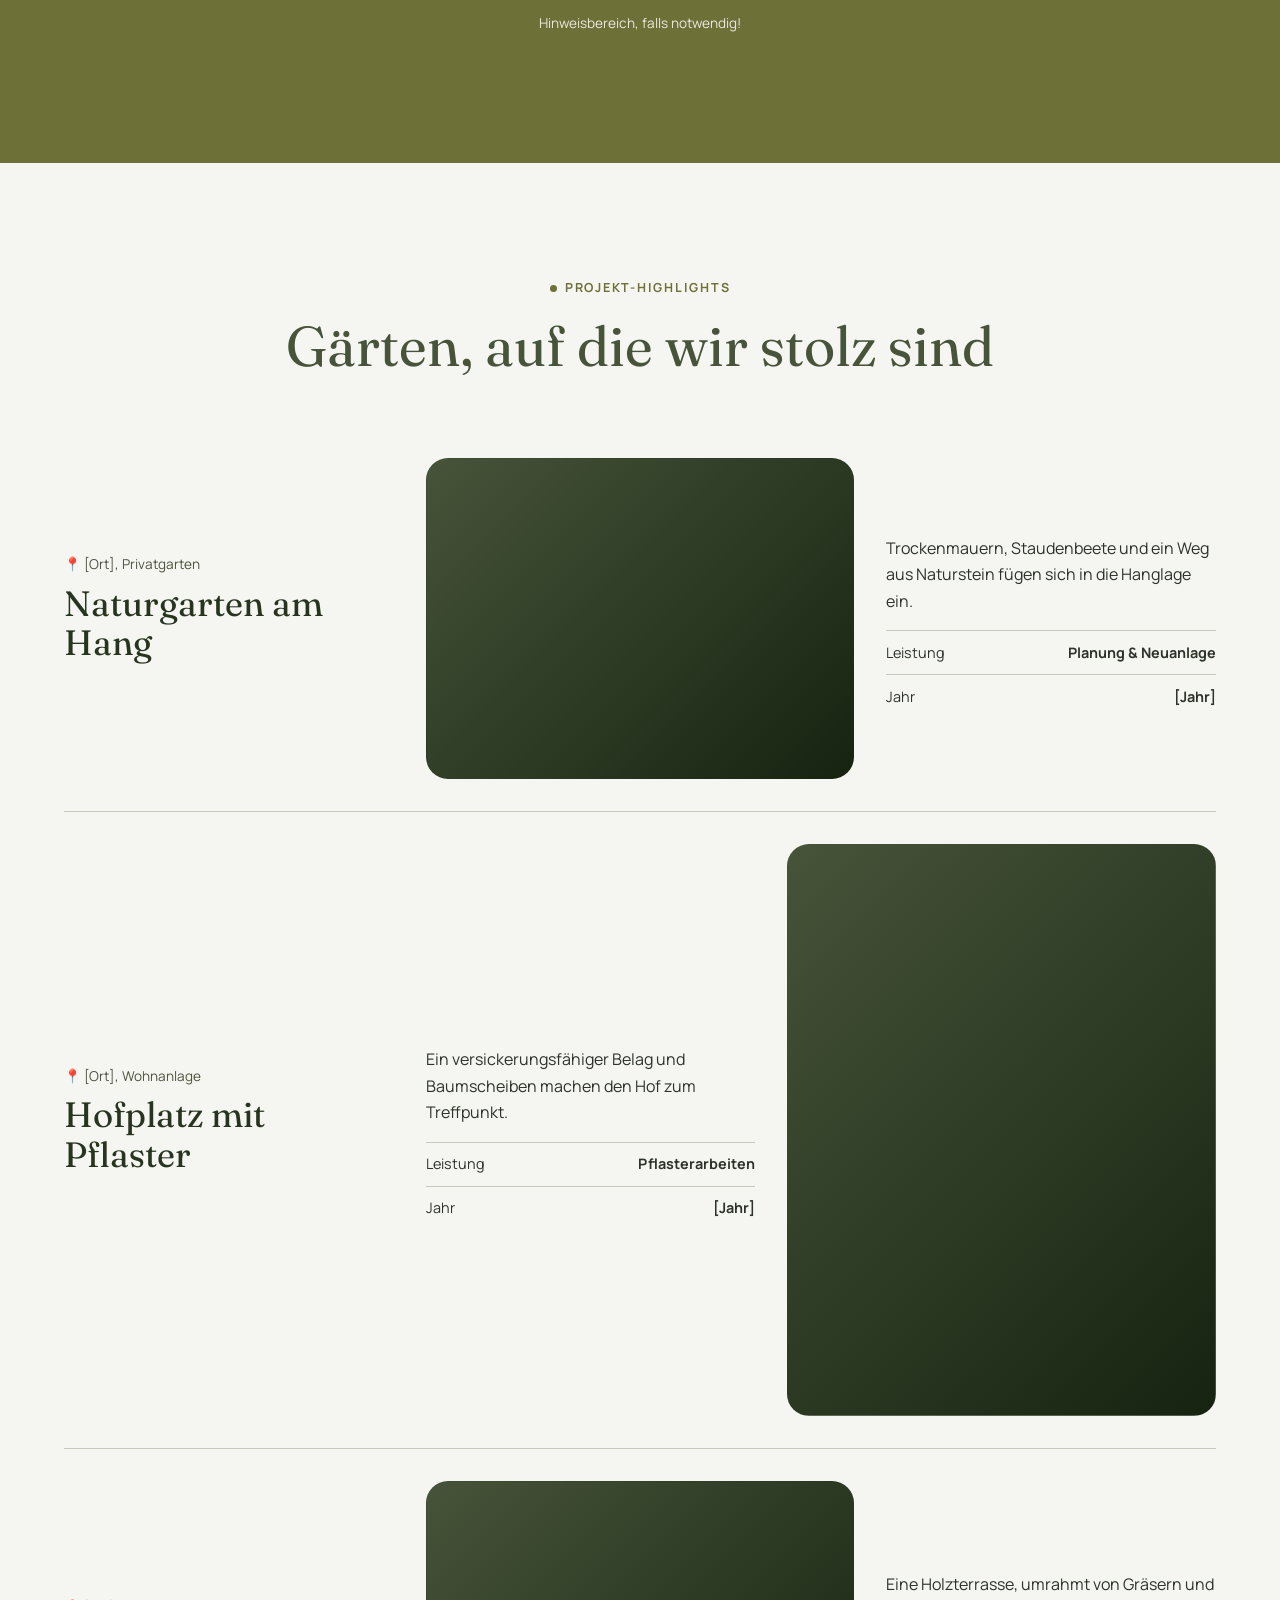
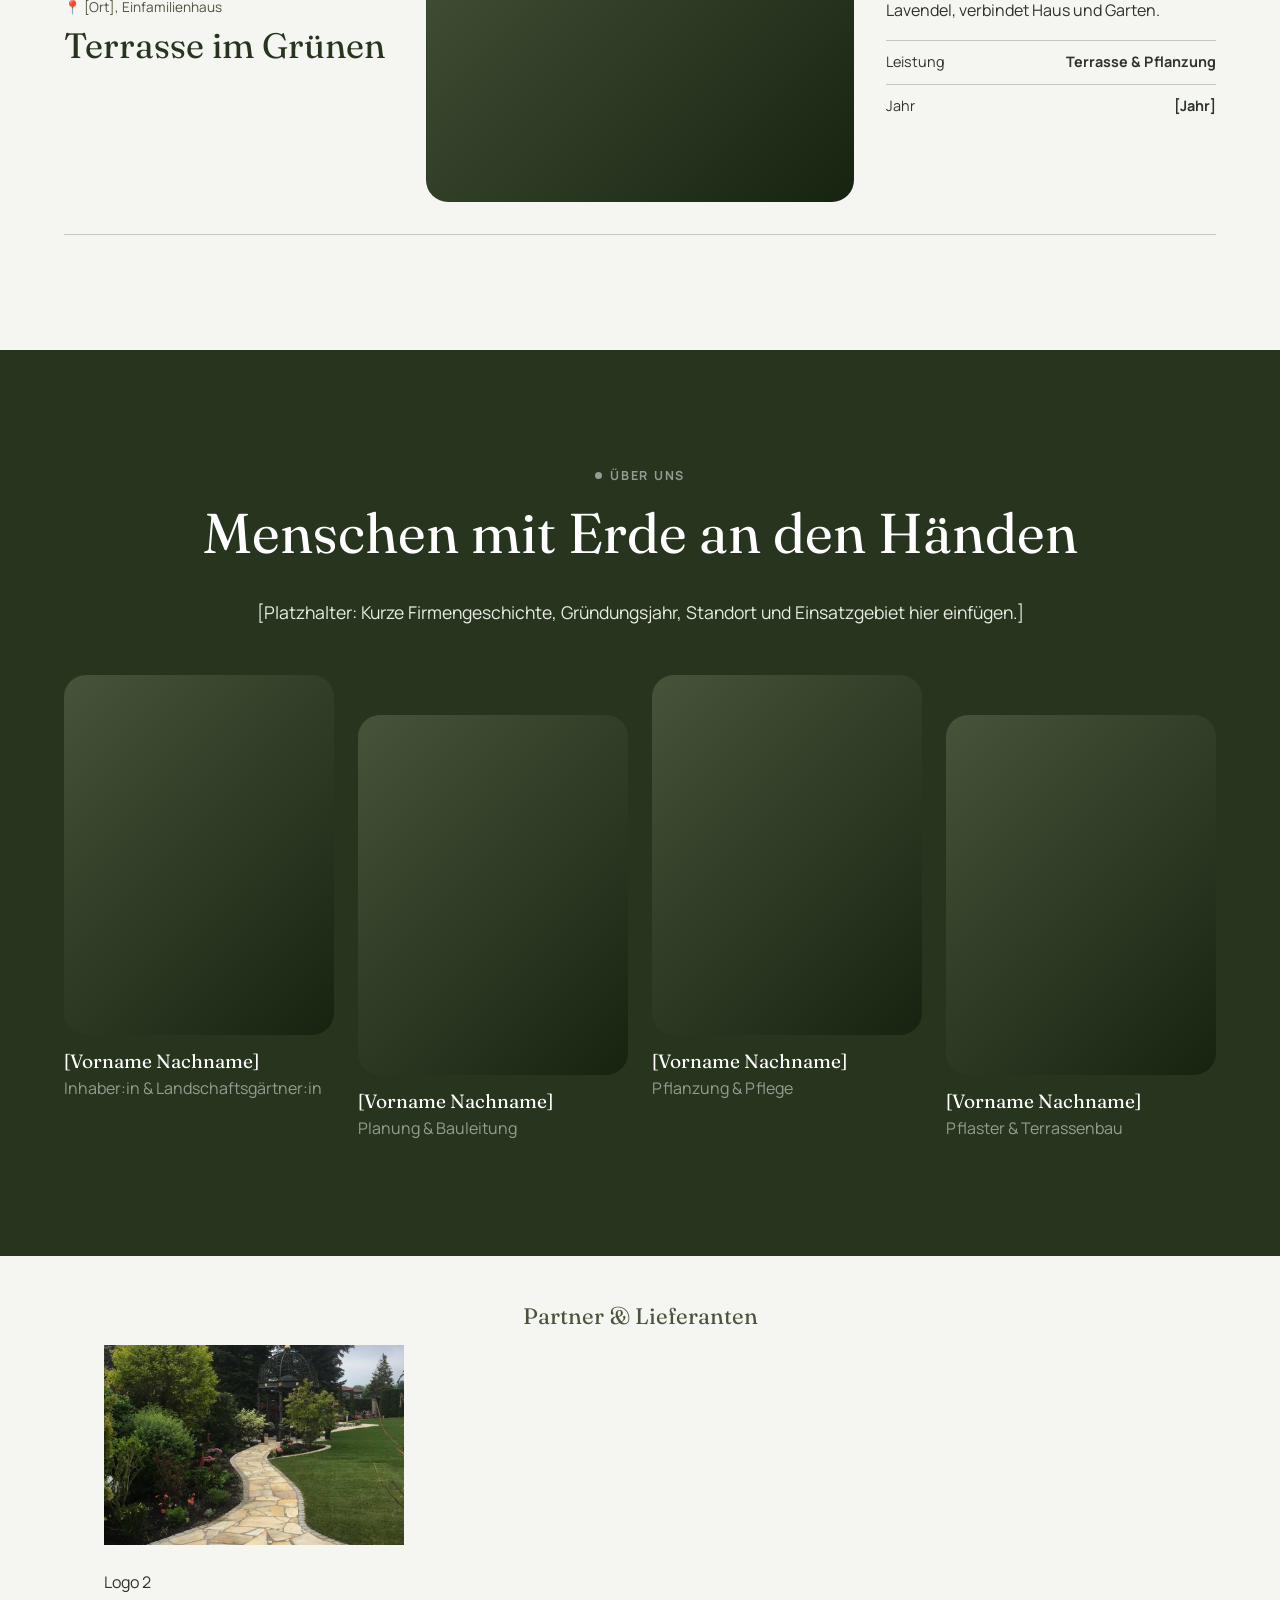
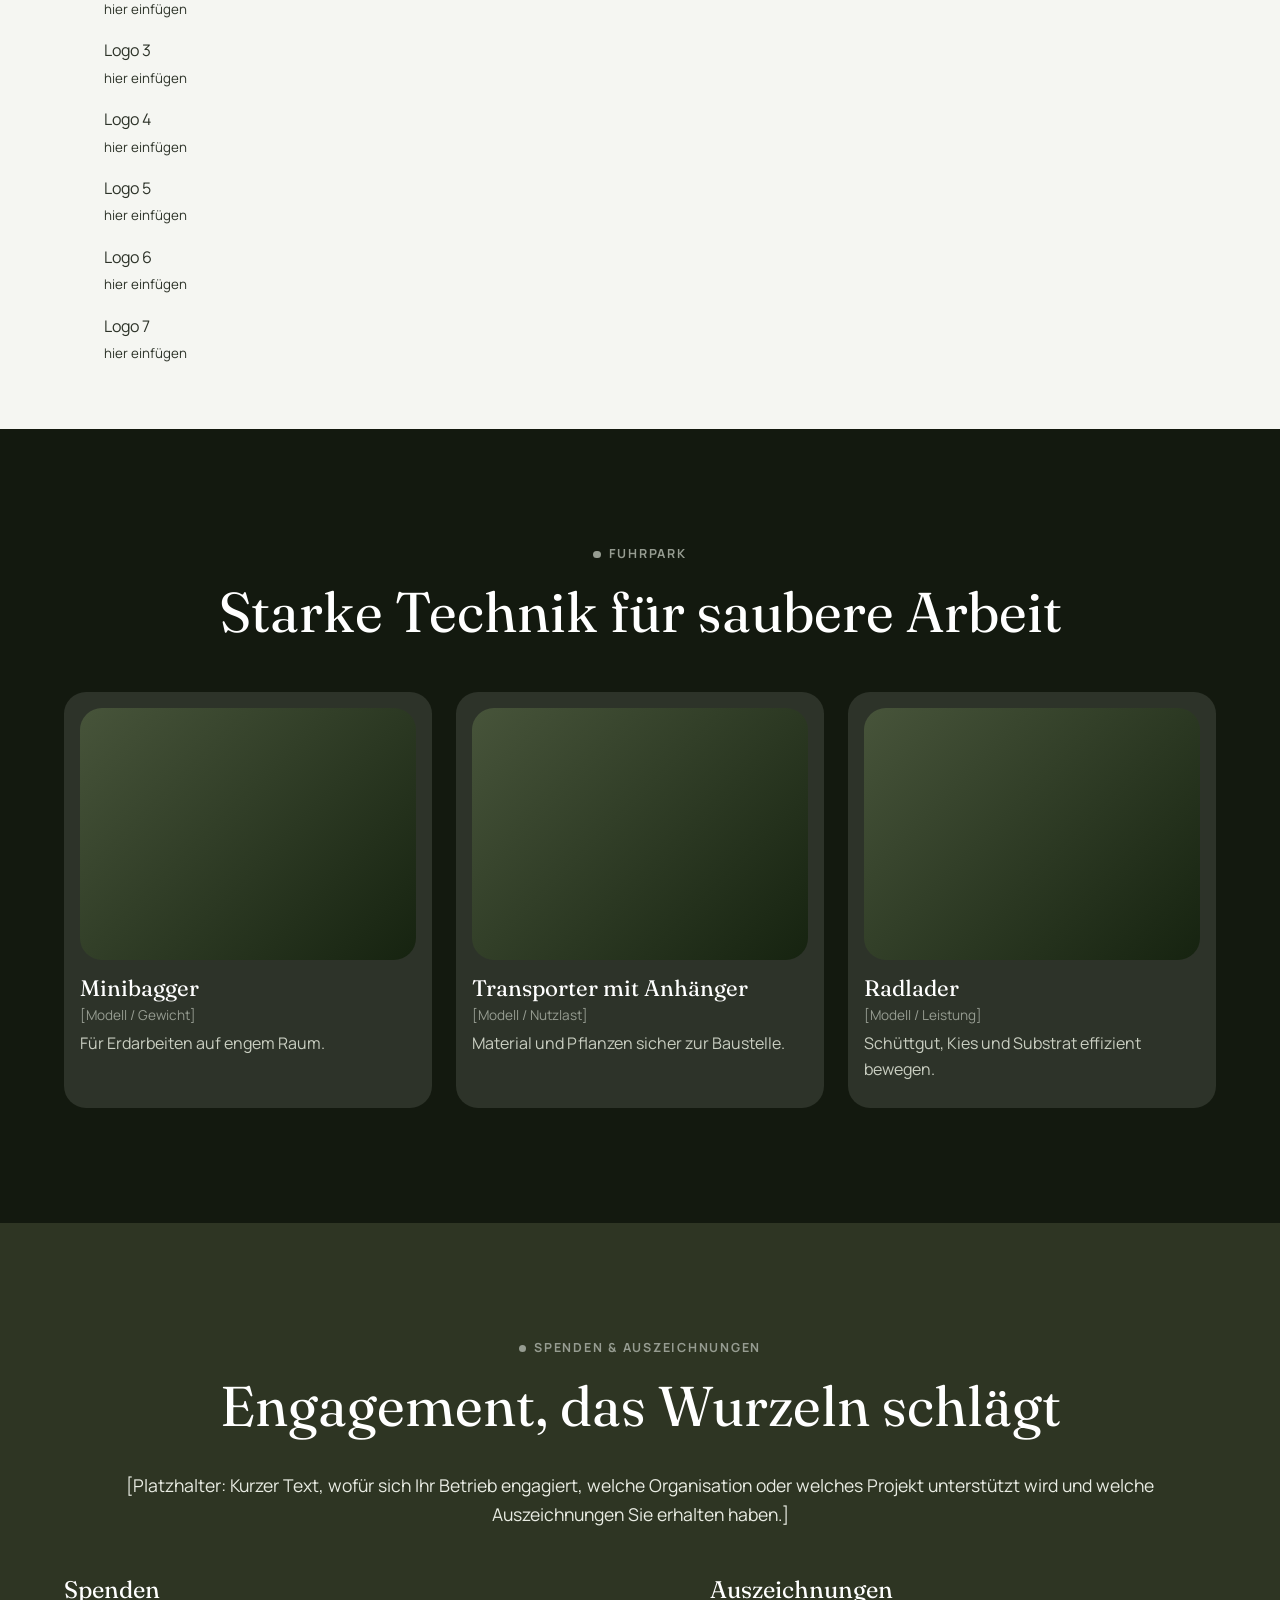
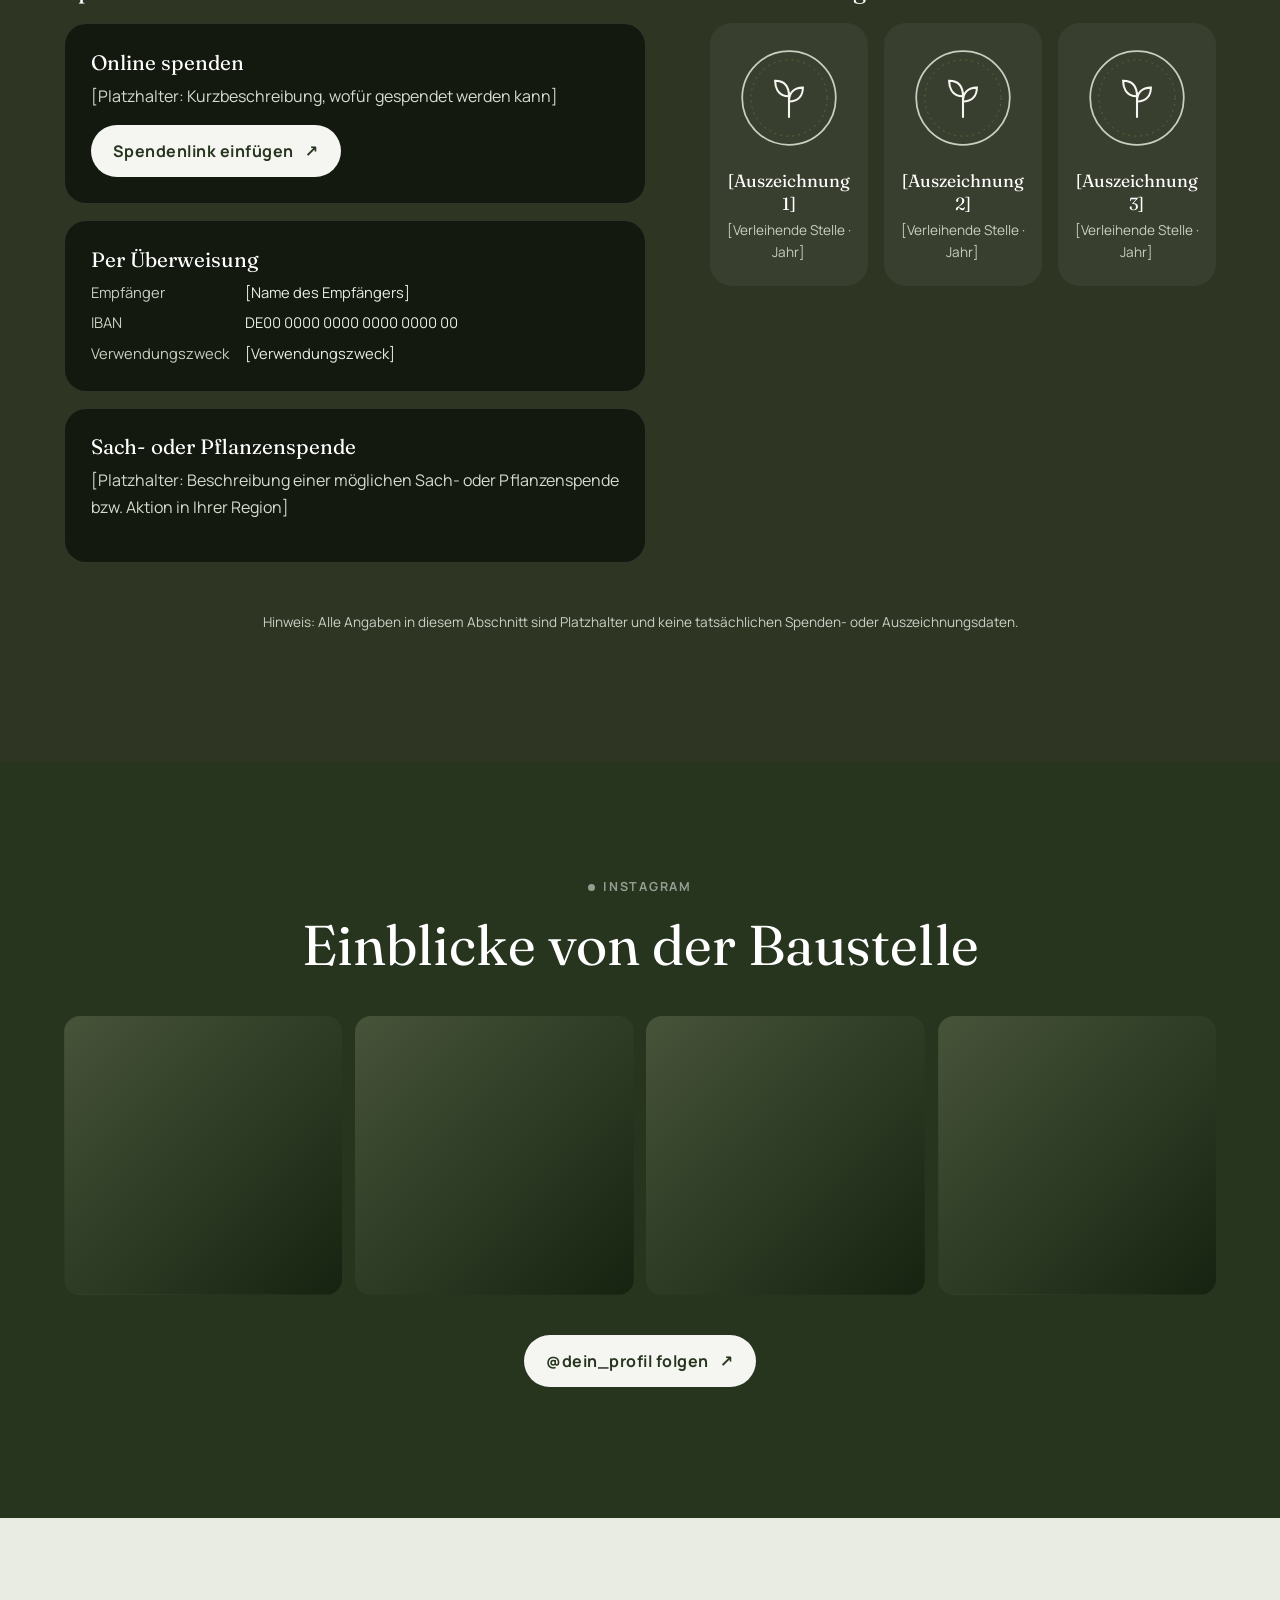
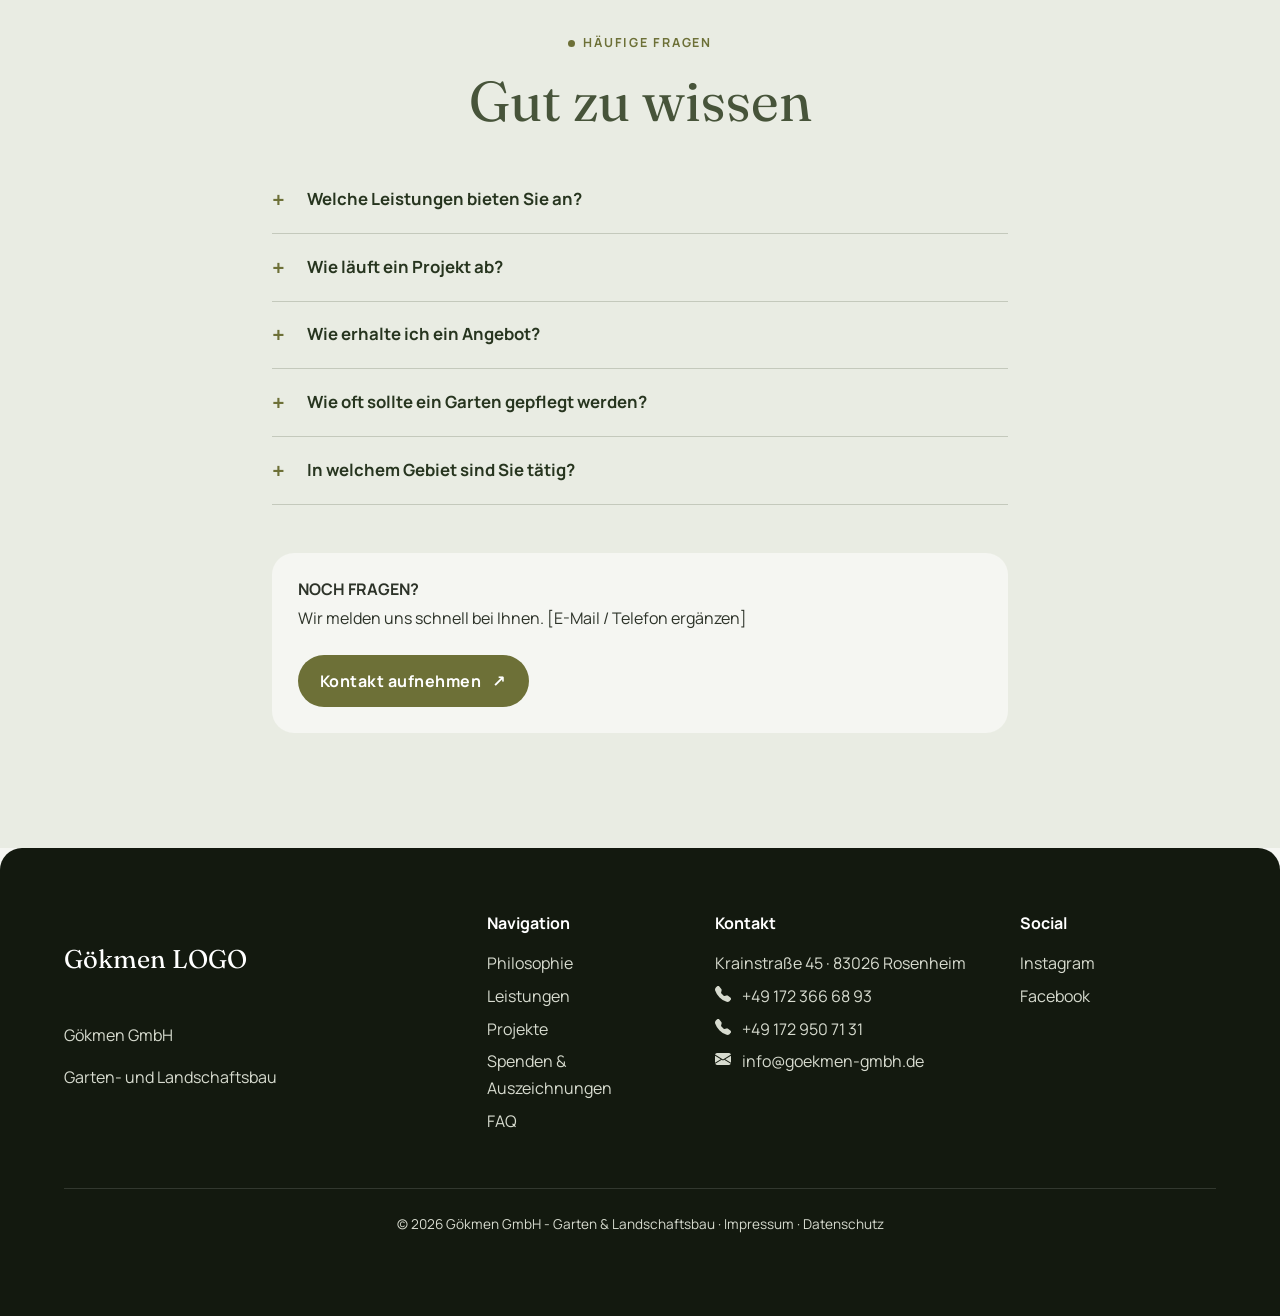
==== commit 01dea4f7: "Commit 2 - sehr viele Erneuerungen" ====
--- a/index.html
+++ b/index.html
@@ -1,201 +1,623 @@
 <!DOCTYPE html>
 <html lang="de">
-    <head>
-        <meta charset="utf-8">
-        <meta name="viewport" content="width=device-width, initial-scale=1">
-        <title>Gökmen GmbH Garten- & Landschaftsbau </title>
-        <meta name="description" content="Beispielseite eines Garten- und Landschaftsbaubetriebs: Planung, Neuanlage, Pflaster, Terrassen und Pflege.">
-        <link rel="preconnect" href="https://fonts.googleapis.com">
-        <link rel="preconnect" href="https://fonts.gstatic.com" crossorigin>
-        <link href="https://fonts.googleapis.com/css2?family=Fraunces:opsz,wght@9..144,400;9..144,600&family=Manrope:wght@400;500;700&display=swap" rel="stylesheet">
-        <link rel="stylesheet" href="https://cdn.jsdelivr.net/npm/bootstrap@5.3.0/dist/css/bootstrap.min.css">
-        <link rel="stylesheet" href="https://cdn.jsdelivr.net/npm/bootstrap-icons@1.11.3/font/bootstrap-icons.min.css">
-        <link rel="stylesheet" href="./css/sytle.css">
-    </head>
-    <body>
-        <a class="skip" href="#main">Zum Inhalt springen</a>
-
-        <header class="nav" id="top">
-            <a class="logo" href="#top" aria-label="Gökmen GmbH - Startseite">
-                <svg viewBox="0 0 24 24" width="26" height="26" aria-hidden="true"><path d="M12 22V10M12 12C5 12 4 6 4 3c5 0 8 3 8 9Zm0 3c6 0 8-4 8-8-5 0-8 3-8 8Z" fill="none" stroke="currentColor" stroke-width="1.6" stroke-linecap="round"/></svg>
-                <span>Gökmen GmbH<small>Garten- & Landschaftsbau</small></span>
-            </a>
-            <button class="burger" aria-expanded="false" aria-controls="menu" aria-label="Menü öffnen"><span></span><span></span></button>
-            <nav id="menu" aria-label="Hauptnavigation">
-                <a href="#philosophie">Philosophie</a><a href="#leistungen">Leistungen</a><a href="#projekte">Projekte</a>
-                <a href="#ueber-uns">Über uns</a><a href="#fuhrpark">Fuhrpark</a><a href="#faq">FAQ</a>
-                <a class="btn btn--sm" href="#kontakt">Kontakt</a>
+
+<head>
+    <meta charset="utf-8">
+    <meta name="viewport" content="width=device-width, initial-scale=1">
+    <title>Gökmen GmbH Garten- & Landschaftsbau </title>
+    <meta name="description"
+        content="Beispielseite eines Garten- und Landschaftsbaubetriebs: Planung, Neuanlage, Pflaster, Terrassen und Pflege.">
+    <link rel="preconnect" href="https://fonts.googleapis.com">
+    <link rel="preconnect" href="https://fonts.gstatic.com" crossorigin>
+    <link
+        href="https://fonts.googleapis.com/css2?family=Fraunces:opsz,wght@9..144,400;9..144,600&family=Manrope:wght@400;500;700&display=swap"
+        rel="stylesheet">
+    <link rel="stylesheet" href="./css/style.css">
+</head>
+
+<body id="#top">
+    <a class="skip" href="#main">Zum Inhalt springen</a>
+
+    <header class="nav">
+        <a class="logo" href="#top" aria-label="Gökmen GmbH - Startseite">
+            <svg viewBox="0 0 24 24" width="26" height="26" aria-hidden="true">
+                <path d="M12 22V10M12 12C5 12 4 6 4 3c5 0 8 3 8 9Zm0 3c6 0 8-4 8-8-5 0-8 3-8 8Z" fill="none"
+                    stroke="currentColor" stroke-width="1.6" stroke-linecap="round" />
+            </svg>
+            <span>Gökmen GmbH<small>Garten- & Landschaftsbau</small></span>
+        </a>
+        <button class="burger" aria-expanded="false" aria-controls="menu"
+            aria-label="Menü öffnen"><span></span><span></span></button>
+        <nav id="menu" aria-label="Hauptnavigation">
+            <a href="#philosophie">Philosophie</a><a href="#leistungen">Leistungen</a><a href="#projekte">Projekte</a>
+            <a href="#ueber-uns">Über uns</a><a href="#spenden">Spenden & Auszeichnungen</a><a href="#fuhrpark">Fuhrpark</a><a href="#faq">FAQ</a>
+            <a class="btn btn--sm" href="#kontakt">Kontakt</a>
+        </nav>
+    </header>
+
+    <main id="main">
+        <section class="hero" aria-labelledby="h-hero">
+            <div class="hero__bg" role="img"
+                aria-label="Beispielbild: naturnaher Garten mit Staudenbeeten und Natursteinweg"
+                style="--img:url('../img/header1.jpg')"></div>
+            <div class="hero__txt">
+                <p class="">Garten- und Landschaftsbau · Rosenheim & Umgebung</p>
+                <h1 id="h-hero">Gärten, die mit<br>der Zeit schöner werden.</h1>
+                <p>Wir planen, bauen und pflegen Außenräume, die zu Ihnen und zur Landschaft passen – naturnah,
+                    handwerklich sauber und auf Jahrzehnte gedacht.</p>
+                <a class="btn" href="#kontakt">Beratung anfragen <span aria-hidden="true">↗</span></a>
+            </div>
+            <a class="scroll" href="#philosophie" aria-label="Nach unten scrollen">Scrollen ↓</a>
+        </section>
+
+        <section class="sec sec--light" id="philosophie" aria-labelledby="h-phil">
+            <p class="eyebrow center">Unsere Philosophie</p>
+            <h2 id="h-phil" class="statement reveal">Wir gestalten Außenräume <span class="pill"
+                    aria-hidden="true">🌿</span> aus lebendigen Materialien, setzen auf <em>heimische Pflanzen und
+                    regionalen Stein</em> und bauen so, dass Ihr Garten in zehn Jahren noch besser aussieht als am
+                ersten Tag.</h2>
+            <ul class="tags">
+                <li>Naturnah</li>
+                <li>Langlebig</li>
+                <li>Pflegeleicht</li>
+                <li>Regional</li>
+                <li>Insektenfreundlich</li>
+            </ul>
+        </section>
+
+        <section class="sec sec--dark" id="leistungen" aria-labelledby="h-leist">
+            <svg class="vine" viewBox="0 0 400 120" aria-hidden="true" focusable="false">
+                <path d="M0 100C60 100 80 40 140 50S230 100 290 60 360 20 400 30" fill="none" stroke="#6D7037"
+                    stroke-width="2" />
+                <g fill="#6D7037">
+                    <ellipse cx="140" cy="46" rx="10" ry="5" transform="rotate(-30 140 46)" />
+                    <ellipse cx="290" cy="56" rx="10" ry="5" transform="rotate(30 290 56)" />
+                    <ellipse cx="360" cy="24" rx="9" ry="4" transform="rotate(-40 360 24)" />
+                </g>
+            </svg>
+            <p class="eyebrow center">Leistungen</p>
+            <h2 id="h-leist" class="center">Vom ersten Strich bis zur Pflege</h2>
+            <p class="lead center">Alles aus einer Hand – oder einzeln buchbar.</p>
+            <!-- BLÜTENBLATT-NAVIGATION: Die sechs Blätter entsprechen den sechs Leistungskarten oben.
+       Texte hier ggf. gemeinsam mit den Karten anpassen. -->
+            <div class="bloom" data-bloom>
+                <h3 class="center bloom__h">Leistungen – Blatt für Blatt</h3>
+                <p class="lead center">Wählen Sie ein Blütenblatt, nutzen Sie die Pfeiltasten oder die Schaltflächen und
+                    die Blume dreht sich zur passenden Leistung.</p>
+
+                <div class="bloom__grid">
+                    <div class="flower reveal">
+                        <div class="flower__tabs" role="tablist" aria-label="Leistungen als Blütenblätter"
+                            aria-describedby="bloom-hint">
+                            <button class="petal" role="tab" id="petal-0" aria-selected="true"
+                                aria-controls="petal-panel-0" tabindex="0" style="--a:0deg;--i:0"><span
+                                    class="petal__in"><span class="petal__lbl">Garten&shy;planung</span></span></button>
+                            <button class="petal" role="tab" id="petal-1" aria-selected="false"
+                                aria-controls="petal-panel-1" tabindex="-1" style="--a:60deg;--i:1"><span
+                                    class="petal__in"><span class="petal__lbl">Neu&shy;anlage</span></span></button>
+                            <button class="petal" role="tab" id="petal-2" aria-selected="false"
+                                aria-controls="petal-panel-2" tabindex="-1" style="--a:120deg;--i:2"><span
+                                    class="petal__in"><span
+                                        class="petal__lbl">Pflaster&shy;arbeiten</span></span></button>
+                            <button class="petal" role="tab" id="petal-3" aria-selected="false"
+                                aria-controls="petal-panel-3" tabindex="-1" style="--a:180deg;--i:3"><span
+                                    class="petal__in"><span class="petal__lbl">Terrassen&shy;bau</span></span></button>
+                            <button class="petal" role="tab" id="petal-4" aria-selected="false"
+                                aria-controls="petal-panel-4" tabindex="-1" style="--a:240deg;--i:4"><span
+                                    class="petal__in"><span
+                                        class="petal__lbl">Pflanz&shy;konzepte</span></span></button>
+                            <button class="petal" role="tab" id="petal-5" aria-selected="false"
+                                aria-controls="petal-panel-5" tabindex="-1" style="--a:300deg;--i:5"><span
+                                    class="petal__in"><span class="petal__lbl">Garten&shy;pflege</span></span></button>
+                        </div>
+                        <div class="flower__core" aria-hidden="true"><span data-bloom-num>01</span></div>
+                    </div>
+
+                    <div class="bloom__panel">
+                        <div role="tabpanel" id="petal-panel-0" aria-labelledby="petal-0" tabindex="0">
+                            <p class="bloom__no">01</p>
+                            <h4>Gartenplanung</h4>
+                            <p>Entwurf, Pflanzplan und Materialkonzept – anschaulich und auf Ihr Budget abgestimmt.</p>
+                            <a class="btn" href="#kontakt">Dazu beraten lassen <span aria-hidden="true">↗</span></a>
+                        </div>
+                        <div role="tabpanel" id="petal-panel-1" aria-labelledby="petal-1" tabindex="0" hidden>
+                            <p class="bloom__no">02</p>
+                            <h4>Neuanlage</h4>
+                            <p>Vom Erdbau bis zur Ansaat: Wir verwandeln Rohbauflächen in Gärten.</p>
+                            <a class="btn" href="#kontakt">Dazu beraten lassen <span aria-hidden="true">↗</span></a>
+                        </div>
+                        <div role="tabpanel" id="petal-panel-2" aria-labelledby="petal-2" tabindex="0" hidden>
+                            <p class="bloom__no">03</p>
+                            <h4>Pflasterarbeiten</h4>
+                            <p>Wege, Einfahrten und Plätze in Naturstein oder Beton – mit sauberem Unterbau.</p>
+                            <a class="btn" href="#kontakt">Dazu beraten lassen <span aria-hidden="true">↗</span></a>
+                        </div>
+                        <div role="tabpanel" id="petal-panel-3" aria-labelledby="petal-3" tabindex="0" hidden>
+                            <p class="bloom__no">04</p>
+                            <h4>Terrassenbau</h4>
+                            <p>Holz, Stein oder Feinsteinzeug: Ihr Platz an der Sonne, passgenau gebaut.</p>
+                            <a class="btn" href="#kontakt">Dazu beraten lassen <span aria-hidden="true">↗</span></a>
+                        </div>
+                        <div role="tabpanel" id="petal-panel-4" aria-labelledby="petal-4" tabindex="0" hidden>
+                            <p class="bloom__no">05</p>
+                            <h4>Pflanzkonzepte</h4>
+                            <p>Stauden, Gehölze und Gräser für Struktur, Blüte und Artenvielfalt über das ganze Jahr.
+                            </p>
+                            <a class="btn" href="#kontakt">Dazu beraten lassen <span aria-hidden="true">↗</span></a>
+                        </div>
+                        <div role="tabpanel" id="petal-panel-5" aria-labelledby="petal-5" tabindex="0" hidden>
+                            <p class="bloom__no">06</p>
+                            <h4>Gartenpflege</h4>
+                            <p>Regelmäßige Pflege, Rückschnitt und Rasenpflege – damit alles in Form bleibt.</p>
+                            <a class="btn" href="#kontakt">Dazu beraten lassen <span aria-hidden="true">↗</span></a>
+                        </div>
+
+                        <div class="bloom__ctrl">
+                            <button type="button" class="bloom__btn" data-bloom-prev
+                                aria-label="Vorheriges Blütenblatt">‹</button>
+                            <span class="bloom__count" data-bloom-count aria-hidden="true">01 / 06</span>
+                            <button type="button" class="bloom__btn" data-bloom-next
+                                aria-label="Nächstes Blütenblatt">›</button>
+                        </div>
+                        <p id="bloom-hint" class="bloom__hint">Tipp: Pfeiltasten ← → nutzen oder auf dem Smartphone über
+                            die Blume wischen.</p>
+                        <p class="vh" role="status" data-bloom-status></p>
+                    </div>
+                </div>
+            </div>
+        </section>
+
+        <section class="sec sec--accent" aria-labelledby="h-zahlen">
+            <p class="eyebrow center">Zahlen &amp; Fakten</p>
+            <h2 id="h-zahlen" class="center">Unser Erfolg in Zahlen</h2>
+            <dl class="stats">
+                <div>
+                    <dt>Abgeschlossene Projekte</dt>
+                    <dd><span data-count="1200" data-suffix="+" aria-hidden="true">1.200+</span><span class="vh">250+</span></dd>
+                </div>
+                <div>
+                    <dt>Jahre Erfahrung</dt>
+                    <dd><span data-count="25" aria-hidden="true">25</span><span class="vh">25</span></dd>
+                </div>
+                <div>
+                    <dt>Mitarbeitende</dt>
+                    <dd><span data-count="15" aria-hidden="true">15</span><span class="vh">15</span></dd>
+                </div>
+                <div>
+                    <dt>Gepflanzte Bäume</dt>
+                    <dd><span data-count="10000" data-suffix="+" aria-hidden="true">^0.000+</span><span class="vh">10.000+</span></dd>
+                </div>
+            </dl>
+            <p class="note center">Hinweisbereich, falls notwendig!</p>
+        </section>
+
+        <section class="sec sec--light" id="projekte" aria-labelledby="h-proj">
+            <p class="eyebrow center">Projekt-Highlights</p>
+            <h2 id="h-proj" class="center">Gärten, auf die wir stolz sind</h2>
+            <!-- PLATZHALTER: Projekte, Orte und Bilder durch echte Referenzen ersetzen. -->
+            <ol class="projects">
+                <li class="proj reveal">
+                    <div class="proj__t">
+                        <p class="meta">📍 [Ort], Privatgarten</p>
+                        <h3>Naturgarten am Hang</h3>
+                    </div>
+                    <div class="ph" role="img" aria-label="Beispielbild: Hanggarten mit Trockenmauer"
+                        style="--img:url('images/projekt-1.jpg')"></div>
+                    <div class="proj__d">
+                        <p>Trockenmauern, Staudenbeete und ein Weg aus Naturstein fügen sich in die Hanglage ein.</p>
+                        <p class="row"><span>Leistung</span><b>Planung &amp; Neuanlage</b></p>
+                        <p class="row"><span>Jahr</span><b>[Jahr]</b></p>
+                    </div>
+                </li>
+                <li class="proj proj--rev reveal">
+                    <div class="proj__t">
+                        <p class="meta">📍 [Ort], Wohnanlage</p>
+                        <h3>Hofplatz mit Pflaster</h3>
+                    </div>
+                    <div class="ph" role="img" aria-label="Beispielbild: gepflasterter Hof mit Baumpflanzung"
+                        style="--img:url('images/projekt-2.jpg')"></div>
+                    <div class="proj__d">
+                        <p>Ein versickerungsfähiger Belag und Baumscheiben machen den Hof zum Treffpunkt.</p>
+                        <p class="row"><span>Leistung</span><b>Pflasterarbeiten</b></p>
+                        <p class="row"><span>Jahr</span><b>[Jahr]</b></p>
+                    </div>
+                </li>
+                <li class="proj reveal">
+                    <div class="proj__t">
+                        <p class="meta">📍 [Ort], Einfamilienhaus</p>
+                        <h3>Terrasse im Grünen</h3>
+                    </div>
+                    <div class="ph" role="img" aria-label="Beispielbild: Holzterrasse mit Gräsern"
+                        style="--img:url('images/projekt-3.jpg')"></div>
+                    <div class="proj__d">
+                        <p>Eine Holzterrasse, umrahmt von Gräsern und Lavendel, verbindet Haus und Garten.</p>
+                        <p class="row"><span>Leistung</span><b>Terrasse &amp; Pflanzung</b></p>
+                        <p class="row"><span>Jahr</span><b>[Jahr]</b></p>
+                    </div>
+                </li>
+            </ol>
+        </section>
+
+        <section class="sec sec--dark" id="ueber-uns" aria-labelledby="h-uns">
+            <p class="eyebrow center">Über uns</p>
+            <h2 id="h-uns" class="center">Menschen mit Erde an den Händen</h2>
+            <p class="lead center">[Platzhalter: Kurze Firmengeschichte, Gründungsjahr, Standort und Einsatzgebiet hier
+                einfügen.]</p>
+            <ul class="team">
+                <li>
+                    <div class="ph ph--p" role="img" aria-label="Platzhalterporträt"
+                        style="--img:url('images/team-1.jpg')"></div>
+                    <h3>[Vorname Nachname]</h3>
+                    <p>Inhaber:in &amp; Landschaftsgärtner:in</p>
+                </li>
+                <li>
+                    <div class="ph ph--p" role="img" aria-label="Platzhalterporträt"
+                        style="--img:url('images/team-2.jpg')"></div>
+                    <h3>[Vorname Nachname]</h3>
+                    <p>Planung &amp; Bauleitung</p>
+                </li>
+                <li>
+                    <div class="ph ph--p" role="img" aria-label="Platzhalterporträt"
+                        style="--img:url('images/team-3.jpg')"></div>
+                    <h3>[Vorname Nachname]</h3>
+                    <p>Pflanzung &amp; Pflege</p>
+                </li>
+                <li>
+                    <div class="ph ph--p" role="img" aria-label="Platzhalterporträt"
+                        style="--img:url('images/team-4.jpg')"></div>
+                    <h3>[Vorname Nachname]</h3>
+                    <p>Pflaster &amp; Terrassenbau</p>
+                </li>
+            </ul>
+        </section>
+
+        <!-- <section class="sec sec--light sec--tight" aria-labelledby="h-partner">
+            <h2 id="h-partner" class="center h-sm">Partner &amp; Lieferanten</h2>
+
+            <div class="scroll-wrapper">
+                <div class="scroll-item scroll-item1"></div>
+                <div class="scroll-item scroll-item2"></div>
+                <div class="scroll-item scroll-item3"></div>
+                <div class="scroll-item scroll-item4"></div>
+                <div class="scroll-item scroll-item5"></div>
+                <div class="scroll-item scroll-item6"></div>
+                <div class="scroll-item scroll-item7"></div>
+            </div>
+        </section> -->
+        <section class="sec sec--light sec--tight" aria-labelledby="h-partner">
+            <h2 id="h-partner" class="center h-sm">Partner &amp; Lieferanten</h2>
+
+            <!-- 7 LOGO-PLÄTZE. Pro Partner einen Platzhalter-Inhalt ersetzen durch:
+       <img src="img/DATEINAME.svg" alt="Logo [Partnername]" width="300" height="200" loading="lazy">
+       Danach beim <li> die Klasse "brand--placeholder" entfernen.
+       Optional verlinken: das <img> in <a href="https://…" rel="noopener"> setzen.
+       Empfohlen: SVG oder PNG mit transparentem Hintergrund, Seitenverhältnis ca. 3:2. -->
+            <ul class="brands">
+                <figure class="brand__card">
+                    <div class="brand__logo"><img src="/img/header1.jpg" alt="Logo [Partnername]" width="300"
+                            height="200" loading="lazy"></div>
+                </figure>
+
+                <li class="brand brand--placeholder">
+                    <figure class="brand__card">
+                        <div class="brand__logo"><span>Logo 2<br><small>hier einfügen</small></span></div>
+                    </figure>
+                </li>
+                <li class="brand brand--placeholder">
+                    <figure class="brand__card">
+                        <div class="brand__logo"><span>Logo 3<br><small>hier einfügen</small></span></div>
+                    </figure>
+                </li>
+                <li class="brand brand--placeholder">
+                    <figure class="brand__card">
+                        <div class="brand__logo"><span>Logo 4<br><small>hier einfügen</small></span></div>
+                    </figure>
+                </li>
+                <li class="brand brand--placeholder">
+                    <figure class="brand__card">
+                        <div class="brand__logo"><span>Logo 5<br><small>hier einfügen</small></span></div>
+                    </figure>
+                </li>
+                <li class="brand brand--placeholder">
+                    <figure class="brand__card">
+                        <div class="brand__logo"><span>Logo 6<br><small>hier einfügen</small></span></div>
+                    </figure>
+                </li>
+                <li class="brand brand--placeholder">
+                    <figure class="brand__card">
+                        <div class="brand__logo"><span>Logo 7<br><small>hier einfügen</small></span></div>
+                    </figure>
+                </li>
+            </ul>
+        </section>
+        <section class="sec sec--dark2" id="fuhrpark" aria-labelledby="h-fuhr">
+            <p class="eyebrow center">Fuhrpark</p>
+            <h2 id="h-fuhr" class="center">Starke Technik für saubere Arbeit</h2>
+            <!-- PLATZHALTER: Fahrzeuge, Daten und Bilder anpassen. -->
+            <ul class="fleet">
+                <li class="reveal">
+                    <div class="ph" role="img" aria-label="Platzhalter: Minibagger"
+                        style="--img:url('images/bagger.jpg')"></div>
+                    <h3>Minibagger</h3>
+                    <p>[Modell / Gewicht]</p>
+                    <p>Für Erdarbeiten auf engem Raum.</p>
+                </li>
+                <li class="reveal">
+                    <div class="ph" role="img" aria-label="Platzhalter: Transporter"
+                        style="--img:url('images/transporter.jpg')"></div>
+                    <h3>Transporter mit Anhänger</h3>
+                    <p>[Modell / Nutzlast]</p>
+                    <p>Material und Pflanzen sicher zur Baustelle.</p>
+                </li>
+                <li class="reveal">
+                    <div class="ph" role="img" aria-label="Platzhalter: Radlader"
+                        style="--img:url('images/radlader.jpg')"></div>
+                    <h3>Radlader</h3>
+                    <p>[Modell / Leistung]</p>
+                    <p>Schüttgut, Kies und Substrat effizient bewegen.</p>
+                </li>
+            </ul>
+        </section>
+
+        <section class="sec sec--forest" id="spenden" aria-labelledby="h-spenden">
+            <p class="eyebrow center">Spenden &amp; Auszeichnungen</p>
+            <h2 id="h-spenden" class="center">Engagement, das Wurzeln schlägt</h2>
+            <p class="lead center">[Platzhalter: Kurzer Text, wofür sich Ihr Betrieb engagiert, welche Organisation oder
+                welches Projekt unterstützt wird und welche Auszeichnungen Sie erhalten haben.]</p>
+
+            <div class="give-grid">
+                <!-- SPENDEN: Alle Angaben sind Platzhalter. Echte Links, Kontodaten und Texte eintragen. -->
+                <div class="give">
+                    <h3>Spenden</h3>
+                    <article class="gift reveal">
+                        <h4>Online spenden</h4>
+                        <p>[Platzhalter: Kurzbeschreibung, wofür gespendet werden kann]</p>
+                        <!-- PLATZHALTER: href durch den echten Spendenlink ersetzen und Linktext anpassen -->
+                        <a class="btn" href="#spenden">Spendenlink einfügen <span aria-hidden="true">↗</span></a>
+                    </article>
+                    <article class="gift reveal">
+                        <h4>Per Überweisung</h4>
+                        <dl>
+                            <dt>Empfänger</dt>
+                            <dd>[Name des Empfängers]</dd>
+                            <dt>IBAN</dt>
+                            <dd>DE00 0000 0000 0000 0000 00 <span class="vh">(Platzhalter)</span></dd>
+                            <dt>Verwendungszweck</dt>
+                            <dd>[Verwendungszweck]</dd>
+                        </dl>
+                    </article>
+                    <article class="gift reveal">
+                        <h4>Sach- oder Pflanzenspende</h4>
+                        <p>[Platzhalter: Beschreibung einer möglichen Sach- oder Pflanzenspende bzw. Aktion in Ihrer
+                            Region]</p>
+                    </article>
+                </div>
+
+                <!-- AUSZEICHNUNGEN: Nur echte, belegbare Auszeichnungen eintragen. Weitere Einträge durch Kopieren eines <li> möglich. -->
+                <div class="give">
+                    <h3>Auszeichnungen</h3>
+                    <ul class="awards">
+                        <li class="award reveal">
+                            <svg viewBox="0 0 120 120" aria-hidden="true" focusable="false">
+                                <circle class="ring" cx="60" cy="60" r="54" pathLength="1"
+                                    transform="rotate(-90 60 60)" />
+                                <circle cx="60" cy="60" r="44" fill="none" stroke="#6D7037" stroke-width="1"
+                                    stroke-dasharray="2 5" />
+                                <g class="leaf">
+                                    <path
+                                        d="M60 82V54M60 58C46 58 44 46 44 40c10 0 16 6 16 18Zm0 6c12 0 16-8 16-16-10 0-16 6-16 16Z"
+                                        fill="none" stroke="#F5F6F2" stroke-width="2.4" stroke-linecap="round" />
+                                </g>
+                            </svg>
+                            <h4>[Auszeichnung 1]</h4>
+                            <p>[Verleihende Stelle · Jahr]</p>
+                        </li>
+                        <li class="award reveal">
+                            <svg viewBox="0 0 120 120" aria-hidden="true" focusable="false">
+                                <circle class="ring" cx="60" cy="60" r="54" pathLength="1"
+                                    transform="rotate(-90 60 60)" />
+                                <circle cx="60" cy="60" r="44" fill="none" stroke="#6D7037" stroke-width="1"
+                                    stroke-dasharray="2 5" />
+                                <g class="leaf">
+                                    <path
+                                        d="M60 82V54M60 58C46 58 44 46 44 40c10 0 16 6 16 18Zm0 6c12 0 16-8 16-16-10 0-16 6-16 16Z"
+                                        fill="none" stroke="#F5F6F2" stroke-width="2.4" stroke-linecap="round" />
+                                </g>
+                            </svg>
+                            <h4>[Auszeichnung 2]</h4>
+                            <p>[Verleihende Stelle · Jahr]</p>
+                        </li>
+                        <li class="award reveal">
+                            <svg viewBox="0 0 120 120" aria-hidden="true" focusable="false">
+                                <circle class="ring" cx="60" cy="60" r="54" pathLength="1"
+                                    transform="rotate(-90 60 60)" />
+                                <circle cx="60" cy="60" r="44" fill="none" stroke="#6D7037" stroke-width="1"
+                                    stroke-dasharray="2 5" />
+                                <g class="leaf">
+                                    <path
+                                        d="M60 82V54M60 58C46 58 44 46 44 40c10 0 16 6 16 18Zm0 6c12 0 16-8 16-16-10 0-16 6-16 16Z"
+                                        fill="none" stroke="#F5F6F2" stroke-width="2.4" stroke-linecap="round" />
+                                </g>
+                            </svg>
+                            <h4>[Auszeichnung 3]</h4>
+                            <p>[Verleihende Stelle · Jahr]</p>
+                        </li>
+                    </ul>
+                </div>
+            </div>
+            <p class="note center">Hinweis: Alle Angaben in diesem Abschnitt sind Platzhalter und keine tatsächlichen
+                Spenden- oder Auszeichnungsdaten.</p>
+        </section>
+
+        <section class="sec sec--dark" aria-labelledby="h-insta">
+            <p class="eyebrow center">Instagram</p>
+            <h2 id="h-insta" class="center">Einblicke von der Baustelle</h2>
+            <!-- PLATZHALTER: Keine echte Instagram-Anbindung. Kacheln durch eigene Bilder ersetzen und href auf Ihr Profil setzen. -->
+            <ul class="insta">
+                <li><a href="https://www.instagram.com/DEIN_PROFIL"
+                        aria-label="Beispiel-Beitrag 1 auf Instagram ansehen"><span class="ph"
+                            style="--img:url('images/insta-1.jpg')"></span></a></li>
+                <li><a href="https://www.instagram.com/DEIN_PROFIL"
+                        aria-label="Beispiel-Beitrag 2 auf Instagram ansehen"><span class="ph"
+                            style="--img:url('images/insta-2.jpg')"></span></a></li>
+                <li><a href="https://www.instagram.com/DEIN_PROFIL"
+                        aria-label="Beispiel-Beitrag 3 auf Instagram ansehen"><span class="ph"
+                            style="--img:url('images/insta-3.jpg')"></span></a></li>
+                <li><a href="https://www.instagram.com/DEIN_PROFIL"
+                        aria-label="Beispiel-Beitrag 4 auf Instagram ansehen"><span class="ph"
+                            style="--img:url('images/insta-4.jpg')"></span></a></li>
+            </ul>
+            <p class="center"><a class="btn" href="https://www.instagram.com/DEIN_PROFIL" rel="noopener">@dein_profil
+                    folgen <span aria-hidden="true">↗</span></a></p>
+        </section>
+
+        <section class="sec sec--tint" id="faq" aria-labelledby="h-faq">
+            <p class="eyebrow center">Häufige Fragen</p>
+            <h2 id="h-faq" class="center">Gut zu wissen</h2>
+            <div class="acc" data-acc>
+                <h3><button aria-expanded="false" aria-controls="a1" id="q1">Welche Leistungen bieten Sie an?</button>
+                </h3>
+                <div id="a1" role="region" aria-labelledby="q1" hidden>
+                    <p>
+                    <h4>Garten- und Landschaftsbau</h4>
+                    <ol>
+                        <li>Neuanlage und Gestaltung individueller Gartenanlagen</li>
+                        <li>Anlage von Vorgärten sowie Zier- und Nutzgärten</li>
+                        <li>Pflanzarbeiten aller Art</li>
+                        <li>Pflege und Instandhaltung von Pflanzungen</li>
+                        <li>Anlage von Gartenteichen und Biotopen</li>
+                        <li>Dachbegrünungen</li>
+                    </ol>
+                    <h4>Pflaster- und Wegebau</h4>
+                    <ol>
+                        <li>Anlage und Pflasterung von Hauszugängen und Garagenzufahrten</li>
+                        <li>Pflasterarbeiten an Straßen, Wegen und Plätzen</li>
+                        <li>Gestaltung und Pflasterung von Terrassen</li>
+                    </ol>
+                    <h4>Erd- und Tiefbauarbeiten</h4>
+                    <ol>
+                        <li>Sämtliche Tiefbauarbeiten, insbesondere Kanalarbeiten</li>
+                        <li>Baggerarbeiten und Erdarbeiten</li>
+                    </ol>
+                    <h4>Gehölz- und Heckenpflege</h4>
+                    <ol>
+                        <li>Pflege und Schnitt von Obstbäumen</li>
+                        <li>Pflege und Schnitt von Hecken aller Art</li>
+                    </ol>
+                    <h4>Zäune und Sichtschutz</h4>
+                    <ol>
+                        <li>Errichtung von Zäunen</li>
+                        <li>Montage und Gestaltung von Sichtschutzlösungen</li>
+                    </ol>
+                    <h4>Winterdienst</h4>
+                    <ol>
+                        <li>Schneeräumung von Wegen und Zufahrten</li>
+                    </ol>
+                    </p>
+                </div>
+                <h3><button aria-expanded="false" aria-controls="a2" id="q2">Wie läuft ein Projekt ab?</button></h3>
+                <div id="a2" role="region" aria-labelledby="q2" hidden>
+                    <p>Erstgespräch vor Ort, Entwurf und Angebot, Ausführung und Übergabe. Auf Wunsch folgt die Pflege.
+                    </p>
+                </div>
+                <h3><button aria-expanded="false" aria-controls="a3" id="q3">Wie erhalte ich ein Angebot?</button></h3>
+                <div id="a3" role="region" aria-labelledby="q3" hidden>
+                    <p>Schreiben Sie uns kurz Ihr Vorhaben, am besten mit Fotos. Danach vereinbaren wir einen Termin.
+                        [Ablauf und Kosten des Angebots anpassen]</p>
+                </div>
+                <h3><button aria-expanded="false" aria-controls="a4" id="q4">Wie oft sollte ein Garten gepflegt
+                        werden?</button></h3>
+                <div id="a4" role="region" aria-labelledby="q4" hidden>
+                    <p>Das hängt von Größe und Bepflanzung ab. Typisch sind Pflegegänge alle paar Wochen in der Saison.
+                        [Pflegeintervalle anpassen]</p>
+                </div>
+                <h3><button aria-expanded="false" aria-controls="a5" id="q5">In welchem Gebiet sind Sie tätig?</button>
+                </h3>
+                <div id="a5" role="region" aria-labelledby="q5" hidden>
+                    <p>Unser Einsatzgebiet erstreckt sich über die Region Rosenheim und das Umland bis zu 80 km
+                        Entfernung. So können wir auch Kunden in der weiteren Umgebung zuverlässig betreuen.</p>
+                </div>
+            </div>
+            <div class="ask" id="kontakt">
+                <div>
+                    <h3>Noch Fragen?</h3>
+                    <p>Wir melden uns schnell bei Ihnen. [E-Mail / Telefon ergänzen]</p>
+                </div>
+                <a class="btn" href="mailto:info@beispiel-firma.de">Kontakt aufnehmen <span
+                        aria-hidden="true">↗</span></a>
+            </div>
+        </section>
+    </main>
+
+    <footer class="foot">
+        <div class="foot__grid">
+            <div>
+                <p class="logo">Gökmen LOGO</p>
+                <p>Gökmen GmbH</p>
+                <p>Garten- und Landschaftsbau</p>
+            </div>
+            <nav aria-label="Fußnavigation">
+                <h2>Navigation</h2>
+                <ul>
+                    <li><a href="#philosophie">Philosophie</a></li>
+                    <li><a href="#leistungen">Leistungen</a></li>
+                    <li><a href="#projekte">Projekte</a></li>
+                    <li><a href="#spenden">Spenden &amp; Auszeichnungen</a></li>
+                    <li><a href="#faq">FAQ</a></li>
+                </ul>
             </nav>
-        </header>
-
-        <main id="main">
-        <section class="hero" aria-labelledby="h-hero">
-            <div class="hero__bg" role="img" aria-label="Beispielbild: naturnaher Garten mit Staudenbeeten und Natursteinweg" style="--img:url('images/hero-garten.jpg')"></div>
-            <div class="hero__txt">
-                <p class="">Garten- und Landschaftsbau · Rosenheim & Umbegung</p>
-                <h1 id="h-hero">Gärten, die mit<br>der Zeit schöner werden.</h1>
-                <p>Wir planen, bauen und pflegen Außenräume, die zu Ihnen und zur Landschaft passen – naturnah, handwerklich sauber und auf Jahrzehnte gedacht.</p>
-                <a class="btn" href="#kontakt">Beratung anfragen <span aria-hidden="true">↗</span></a>
-            </div>
-            <a class="scroll" href="#philosophie" aria-label="Nach unten scrollen">Scrollen ↓</a>
-        </section>
-
-            <section class="sec sec--light" id="philosophie" aria-labelledby="h-phil">
-            <p class="eyebrow center">Unsere Philosophie</p>
-            <h2 id="h-phil" class="statement reveal">Wir gestalten Außenräume <span class="pill" aria-hidden="true">🌿</span> aus lebendigen Materialien, setzen auf <em>heimische Pflanzen und regionalen Stein</em> und bauen so, dass Ihr Garten in zehn Jahren noch besser aussieht als am ersten Tag.</h2>
-            <ul class="tags"><li>Naturnah</li><li>Langlebig</li><li>Pflegeleicht</li><li>Regional</li><li>Insektenfreundlich</li></ul>
-        </section>
-
-        <section class="sec sec--dark" id="leistungen" aria-labelledby="h-leist">
-        <svg class="vine" viewBox="0 0 400 120" aria-hidden="true" focusable="false"><path d="M0 100C60 100 80 40 140 50S230 100 290 60 360 20 400 30" fill="none" stroke="#6D7037" stroke-width="2"/><g fill="#6D7037"><ellipse cx="140" cy="46" rx="10" ry="5" transform="rotate(-30 140 46)"/><ellipse cx="290" cy="56" rx="10" ry="5" transform="rotate(30 290 56)"/><ellipse cx="360" cy="24" rx="9" ry="4" transform="rotate(-40 360 24)"/></g></svg>
-        <p class="eyebrow center">Leistungen</p>
-        <h2 id="h-leist" class="center">Vom ersten Strich bis zur Pflege</h2>
-        <p class="lead center">Alles aus einer Hand – oder einzeln buchbar.</p>
-        <ul class="cards">
-            <li class="card reveal"><span class="num">01</span><h3>Gartenplanung</h3><p>Entwurf, Pflanzplan und Materialkonzept – anschaulich und auf Ihr Budget abgestimmt.</p></li>
-            <li class="card card--img reveal" style="--img:url('images/neuanlage.jpg')"><span class="num">02</span><h3>Neuanlage</h3><p>Vom Erdbau bis zur Ansaat: Wir verwandeln Rohbauflächen in Gärten.</p></li>
-            <li class="card card--accent reveal"><span class="num">03</span><h3>Pflasterarbeiten</h3><p>Wege, Einfahrten und Plätze in Naturstein oder Beton – mit sauberem Unterbau.</p></li>
-            <li class="card reveal"><span class="num">04</span><h3>Terrassenbau</h3><p>Holz, Stein oder Feinsteinzeug: Ihr Platz an der Sonne, passgenau gebaut.</p></li>
-            <li class="card card--img reveal" style="--img:url('images/pflanzen.jpg')"><span class="num">05</span><h3>Pflanzkonzepte</h3><p>Stauden, Gehölze und Gräser für Struktur, Blüte und Artenvielfalt über das ganze Jahr.</p></li>
-            <li class="card card--accent reveal"><span class="num">06</span><h3>Gartenpflege</h3><p>Regelmäßige Pflege, Rückschnitt und Rasenpflege – damit alles in Form bleibt.</p></li>
-        </ul>
-        </section>
-
-        <section class="sec sec--accent" aria-labelledby="h-zahlen">
-        <p class="eyebrow center">Zahlen &amp; Fakten</p>
-        <h2 id="h-zahlen" class="center">Unser Erfolg in Zahlen</h2>
-        <dl class="stats">
-            <div><dt>Abgeschlossene Projekte</dt><dd>1.200+</dd></div>
-            <div><dt>Jahre Erfahrung</dt><dd>25</dd></div>
-            <div><dt>Mitarbeitende</dt><dd>15</dd></div>
-            <div><dt>Gepflanzte Bäume</dt><dd>10.000+</dd></div>
-        </dl>
-        <p class="note center">Hinweisbereich, falls notwendig!</p>
-        </section>
-
-        <section class="sec sec--light" id="projekte" aria-labelledby="h-proj">
-        <p class="eyebrow center">Projekt-Highlights</p>
-        <h2 id="h-proj" class="center">Gärten, auf die wir stolz sind</h2>
-        <!-- PLATZHALTER: Projekte, Orte und Bilder durch echte Referenzen ersetzen. -->
-        <ol class="projects">
-            <li class="proj reveal"><div class="proj__t"><p class="meta">📍 [Ort], Privatgarten</p><h3>Naturgarten am Hang</h3></div><div class="ph" role="img" aria-label="Beispielbild: Hanggarten mit Trockenmauer" style="--img:url('images/projekt-1.jpg')"></div><div class="proj__d"><p>Trockenmauern, Staudenbeete und ein Weg aus Naturstein fügen sich in die Hanglage ein.</p><p class="row"><span>Leistung</span><b>Planung &amp; Neuanlage</b></p><p class="row"><span>Jahr</span><b>[Jahr]</b></p></div></li>
-            <li class="proj proj--rev reveal"><div class="proj__t"><p class="meta">📍 [Ort], Wohnanlage</p><h3>Hofplatz mit Pflaster</h3></div><div class="ph" role="img" aria-label="Beispielbild: gepflasterter Hof mit Baumpflanzung" style="--img:url('images/projekt-2.jpg')"></div><div class="proj__d"><p>Ein versickerungsfähiger Belag und Baumscheiben machen den Hof zum Treffpunkt.</p><p class="row"><span>Leistung</span><b>Pflasterarbeiten</b></p><p class="row"><span>Jahr</span><b>[Jahr]</b></p></div></li>
-            <li class="proj reveal"><div class="proj__t"><p class="meta">📍 [Ort], Einfamilienhaus</p><h3>Terrasse im Grünen</h3></div><div class="ph" role="img" aria-label="Beispielbild: Holzterrasse mit Gräsern" style="--img:url('images/projekt-3.jpg')"></div><div class="proj__d"><p>Eine Holzterrasse, umrahmt von Gräsern und Lavendel, verbindet Haus und Garten.</p><p class="row"><span>Leistung</span><b>Terrasse &amp; Pflanzung</b></p><p class="row"><span>Jahr</span><b>[Jahr]</b></p></div></li>
-        </ol>
-        </section>
-
-        <section class="sec sec--dark" id="ueber-uns" aria-labelledby="h-uns">
-        <p class="eyebrow center">Über uns</p>
-        <h2 id="h-uns" class="center">Menschen mit Erde an den Händen</h2>
-        <p class="lead center">[Platzhalter: Kurze Firmengeschichte, Gründungsjahr, Standort und Einsatzgebiet hier einfügen.]</p>
-        <ul class="team">
-            <li><div class="ph ph--p" role="img" aria-label="Platzhalterporträt" style="--img:url('images/team-1.jpg')"></div><h3>[Vorname Nachname]</h3><p>Inhaber:in &amp; Landschaftsgärtner:in</p></li>
-            <li><div class="ph ph--p" role="img" aria-label="Platzhalterporträt" style="--img:url('images/team-2.jpg')"></div><h3>[Vorname Nachname]</h3><p>Planung &amp; Bauleitung</p></li>
-            <li><div class="ph ph--p" role="img" aria-label="Platzhalterporträt" style="--img:url('images/team-3.jpg')"></div><h3>[Vorname Nachname]</h3><p>Pflanzung &amp; Pflege</p></li>
-            <li><div class="ph ph--p" role="img" aria-label="Platzhalterporträt" style="--img:url('images/team-4.jpg')"></div><h3>[Vorname Nachname]</h3><p>Pflaster &amp; Terrassenbau</p></li>
-        </ul>
-        </section>
-
-        <section class="sec sec--light sec--tight" aria-labelledby="h-partner">
-        <h2 id="h-partner" class="center h-sm">Partner &amp; Lieferanten</h2>
-        <!-- PLATZHALTER: Musterlogos durch echte Partnerlogos ersetzen (nur belegte Partnerschaften). -->
-        <div class="carousel" data-carousel>
-            <button class="car-btn" data-prev aria-label="Vorherige Partner">‹</button>
-            <ul class="track" tabindex="0" aria-label="Partnerlogos, horizontal scrollbar">
-            <li>Musterlogo A</li><li>Musterlogo B</li><li>Musterlogo C</li><li>Musterlogo D</li><li>Musterlogo E</li><li>Musterlogo F</li>
-            </ul>
-            <button class="car-btn" data-next aria-label="Nächste Partner">›</button>
+            <div class="contact">
+                <h2>Kontakt</h2>
+                <ul>
+                    <li><a href="https://maps.app.goo.gl/zyGv3Zoan73893Vj6?g_st=com.microsoft.skype.teams.extshare"
+                            target="_blank">Krainstraße 45 · 83026 Rosenheim</a></li>
+                    <li>
+                        <svg xmlns="http://www.w3.org/2000/svg" width="16" height="16" fill="currentColor"
+                            class="bi bi-telephone-fill" viewBox="0 0 16 16">
+                            <path fill-rule="evenodd"
+                                d="M1.885.511a1.745 1.745 0 0 1 2.61.163L6.29 2.98c.329.423.445.974.315 1.494l-.547 2.19a.68.68 0 0 0 .178.643l2.457 2.457a.68.68 0 0 0 .644.178l2.189-.547a1.75 1.75 0 0 1 1.494.315l2.306 1.794c.829.645.905 1.87.163 2.611l-1.034 1.034c-.74.74-1.846 1.065-2.877.702a18.6 18.6 0 0 1-7.01-4.42 18.6 18.6 0 0 1-4.42-7.009c-.362-1.03-.037-2.137.703-2.877z" />
+                        </svg> <span><a href="tel:+491723666893"> +49 172 366 68 93</a></span>
+                    </li>
+                    <li>
+                        <svg xmlns="http://www.w3.org/2000/svg" width="16" height="16" fill="currentColor"
+                            class="bi bi-telephone-fill" viewBox="0 0 16 16">
+                            <path fill-rule="evenodd"
+                                d="M1.885.511a1.745 1.745 0 0 1 2.61.163L6.29 2.98c.329.423.445.974.315 1.494l-.547 2.19a.68.68 0 0 0 .178.643l2.457 2.457a.68.68 0 0 0 .644.178l2.189-.547a1.75 1.75 0 0 1 1.494.315l2.306 1.794c.829.645.905 1.87.163 2.611l-1.034 1.034c-.74.74-1.846 1.065-2.877.702a18.6 18.6 0 0 1-7.01-4.42 18.6 18.6 0 0 1-4.42-7.009c-.362-1.03-.037-2.137.703-2.877z" />
+                        </svg> <span><a href="tel:+491729507131"> +49 172 950 71 31</a></span>
+                    </li>
+                    <li>
+                        <svg xmlns="http://www.w3.org/2000/svg" width="16" height="16" fill="currentColor"
+                            class="bi bi-envelope-fill" viewBox="0 0 16 16">
+                            <path
+                                d="M.05 3.555A2 2 0 0 1 2 2h12a2 2 0 0 1 1.95 1.555L8 8.414zM0 4.697v7.104l5.803-3.558zM6.761 8.83l-6.57 4.027A2 2 0 0 0 2 14h12a2 2 0 0 0 1.808-1.144l-6.57-4.027L8 9.586zm3.436-.586L16 11.801V4.697z" />
+                        </svg> <span><a href="mailto:info@goekmen-gmbh.de">info@goekmen-gmbh.de</a></span>
+                    </li>
+                </ul>
+            </div>
+            <div>
+                <h2>Social</h2>
+                <ul>
+                    <li><a href="https://www.instagram.com/goekmen.galabau/" target="_blank">Instagram</a></li>
+                    <li><a href="https://www.facebook.com/p/G%C3%B6kmen-Garten-und-Landschaftsbau-GmbH-100063907963803/?locale=de_DE"
+                            target="_blank">Facebook</a></li>
+                </ul>
+            </div>
         </div>
-        </section>
-
-        <section class="sec sec--dark2" id="fuhrpark" aria-labelledby="h-fuhr">
-        <p class="eyebrow center">Fuhrpark</p>
-        <h2 id="h-fuhr" class="center">Starke Technik für saubere Arbeit</h2>
-        <!-- PLATZHALTER: Fahrzeuge, Daten und Bilder anpassen. -->
-        <ul class="fleet">
-            <li class="reveal"><div class="ph" role="img" aria-label="Platzhalter: Minibagger" style="--img:url('images/bagger.jpg')"></div><h3>Minibagger</h3><p>[Modell / Gewicht]</p><p>Für Erdarbeiten auf engem Raum.</p></li>
-            <li class="reveal"><div class="ph" role="img" aria-label="Platzhalter: Transporter" style="--img:url('images/transporter.jpg')"></div><h3>Transporter mit Anhänger</h3><p>[Modell / Nutzlast]</p><p>Material und Pflanzen sicher zur Baustelle.</p></li>
-            <li class="reveal"><div class="ph" role="img" aria-label="Platzhalter: Radlader" style="--img:url('images/radlader.jpg')"></div><h3>Radlader</h3><p>[Modell / Leistung]</p><p>Schüttgut, Kies und Substrat effizient bewegen.</p></li>
-        </ul>
-        </section>
-
-        <section class="sec sec--light" aria-labelledby="h-insta">
-        <p class="eyebrow center">Instagram</p>
-        <h2 id="h-insta" class="center">Einblicke von der Baustelle</h2>
-        <!-- PLATZHALTER: Keine echte Instagram-Anbindung. Kacheln durch eigene Bilder ersetzen und href auf Ihr Profil setzen. -->
-        <ul class="insta">
-            <li><a href="https://www.instagram.com/DEIN_PROFIL" aria-label="Beispiel-Beitrag 1 auf Instagram ansehen"><span class="ph" style="--img:url('images/insta-1.jpg')"></span></a></li>
-            <li><a href="https://www.instagram.com/DEIN_PROFIL" aria-label="Beispiel-Beitrag 2 auf Instagram ansehen"><span class="ph" style="--img:url('images/insta-2.jpg')"></span></a></li>
-            <li><a href="https://www.instagram.com/DEIN_PROFIL" aria-label="Beispiel-Beitrag 3 auf Instagram ansehen"><span class="ph" style="--img:url('images/insta-3.jpg')"></span></a></li>
-            <li><a href="https://www.instagram.com/DEIN_PROFIL" aria-label="Beispiel-Beitrag 4 auf Instagram ansehen"><span class="ph" style="--img:url('images/insta-4.jpg')"></span></a></li>
-        </ul>
-        <p class="center"><a class="btn" href="https://www.instagram.com/DEIN_PROFIL" rel="noopener">@dein_profil folgen <span aria-hidden="true">↗</span></a></p>
-        </section>
-
-        <section class="sec sec--tint" id="faq" aria-labelledby="h-faq">
-        <p class="eyebrow center">Häufige Fragen</p>
-        <h2 id="h-faq" class="center">Gut zu wissen</h2>
-        <div class="acc" data-acc>
-            <h3><button aria-expanded="false" aria-controls="a1" id="q1">Welche Leistungen bieten Sie an?</button></h3>
-            <div id="a1" role="region" aria-labelledby="q1" hidden><p>Gartenplanung, Neuanlage, Pflaster- und Terrassenbau, Pflanzkonzepte und Gartenpflege. [Leistungsumfang anpassen]</p></div>
-            <h3><button aria-expanded="false" aria-controls="a2" id="q2">Wie läuft ein Projekt ab?</button></h3>
-            <div id="a2" role="region" aria-labelledby="q2" hidden><p>Erstgespräch vor Ort, Entwurf und Angebot, Ausführung und Übergabe. Auf Wunsch folgt die Pflege.</p></div>
-            <h3><button aria-expanded="false" aria-controls="a3" id="q3">Wie erhalte ich ein Angebot?</button></h3>
-            <div id="a3" role="region" aria-labelledby="q3" hidden><p>Schreiben Sie uns kurz Ihr Vorhaben, am besten mit Fotos. Danach vereinbaren wir einen Termin. [Ablauf und Kosten des Angebots anpassen]</p></div>
-            <h3><button aria-expanded="false" aria-controls="a4" id="q4">Wie oft sollte ein Garten gepflegt werden?</button></h3>
-            <div id="a4" role="region" aria-labelledby="q4" hidden><p>Das hängt von Größe und Bepflanzung ab. Typisch sind Pflegegänge alle paar Wochen in der Saison. [Pflegeintervalle anpassen]</p></div>
-            <h3><button aria-expanded="false" aria-controls="a5" id="q5">In welchem Gebiet sind Sie tätig?</button></h3>
-            <div id="a5" role="region" aria-labelledby="q5" hidden><p>[Einsatzgebiet / Umkreis um Standort einfügen]</p></div>
-        </div>
-        <div class="ask" id="kontakt">
-            <div><h3>Noch Fragen?</h3><p>Wir melden uns schnell bei Ihnen. [E-Mail / Telefon ergänzen]</p></div>
-            <a class="btn" href="mailto:info@beispiel-firma.de">Kontakt aufnehmen <span aria-hidden="true">↗</span></a>
-        </div>
-        </section>
-        </main>
-
-        <footer class="foot">
-            <div class="foot__grid">
-                <div>
-                    <p class="logo">Gökmen LOGO</p>
-                    <p>Gökmen GmbH</p>
-                    <p>Garten- und Landschaftsbau</p>
-                </div>
-                <nav aria-label="Fußnavigation">
-                    <h2>Navigation</h2>
-                    <ul>
-                        <li><a href="#philosophie">Philosophie</a></li>
-                        <li><a href="#leistungen">Leistungen</a></li>
-                        <li><a href="#projekte">Projekte</a></li>
-                        <li><a href="#faq">FAQ</a></li>
-                    </ul>
-                </nav>
-                <div>
-                    <h2>Kontakt</h2>
-                    <ul>
-                        <li><a href="https://maps.app.goo.gl/zyGv3Zoan73893Vj6?g_st=com.microsoft.skype.teams.extshare" target="_blank">Krainstraße 45 · 83026 Rosenheim</a></li>
-                        <li><i class="telephone-fill"></i><a href="tel:+491723666893">+49 172 366 68 93</a></li>
-                        <li><i class="telephone-fill"></i><a href="tel:+491729507131">+49 172 950 71 31</a></li>
-                        <li><a href="mailto:info@goekmen-gmbh.de">info@goekmen-gmbh.de</a></li>
-                    </ul>
-                </div>
-                <div>
-                    <h2>Social</h2>
-                    <ul>
-                        <li><a href="https://www.instagram.com/goekmen.galabau/" target="_blank">Instagram</a></li>
-                        <li><a href="https://www.facebook.com/p/G%C3%B6kmen-Garten-und-Landschaftsbau-GmbH-100063907963803/?locale=de_DE" target="_blank">Facebook</a></li>
-                    </ul>
-                </div>
-            </div>
-            <p class="foot__bot">© <span class="year"></span> Gökmen GmbH - Garten & Landschaftsbau · <a href="impressum.html">Impressum</a> · <a href="datenschutz.html">Datenschutz</a></p>
-        </footer>
-
-        <!-- Whatsapp Button fixed -->
-        <a class="wa" href="https://wa.me/491729507131" target="_blank" rel="noopener" aria-label="Per WhatsApp schreiben">
-            <svg viewBox="0 0 24 24" width="34" height="34" aria-hidden="true"><path fill="currentColor" d="M12 2a10 10 0 0 0-8.6 15L2 22l5.2-1.4A10 10 0 1 0 12 2Zm5.2 14c-.2.6-1.3 1.2-1.8 1.2-.5.1-1 .2-3.3-.7-2.8-1.2-4.6-4-4.7-4.2-.1-.2-1.1-1.5-1.1-2.8s.7-2 1-2.3c.2-.3.5-.3.7-.3h.5c.2 0 .4 0 .6.5l.8 1.9c.1.2.1.3 0 .5l-.3.4-.4.4c-.1.2-.3.3-.1.6.2.3.7 1.2 1.5 1.9 1 .9 1.900 1.200 2.200 1.300.3.1.4.1.6-.1l.8-1c.2-.2.4-.2.6-.1l1.800.9c.3.1.4.2.5.3.1.2.1.6-.1 1.200Z"/></svg>
-        </a>
-        <script src="./js/script.js" defer></script>
-
-        
-    </body>
+        <p class="foot__bot">© <span class="year"></span> Gökmen GmbH - Garten & Landschaftsbau · <a
+                href="impressum.html">Impressum</a> · <a href="datenschutz.html">Datenschutz</a></p>
+    </footer>
+
+    <!-- Whatsapp Button fixed -->
+    <a class="wa" href="https://wa.me/491729507131" target="_blank" rel="noopener" aria-label="Per WhatsApp schreiben">
+        <svg viewBox="0 0 24 24" width="34" height="34" aria-hidden="true">
+            <path fill="currentColor"
+                d="M12 2a10 10 0 0 0-8.6 15L2 22l5.2-1.4A10 10 0 1 0 12 2Zm5.2 14c-.2.6-1.3 1.2-1.8 1.2-.5.1-1 .2-3.3-.7-2.8-1.2-4.6-4-4.7-4.2-.1-.2-1.1-1.5-1.1-2.8s.7-2 1-2.3c.2-.3.5-.3.7-.3h.5c.2 0 .4 0 .6.5l.8 1.9c.1.2.1.3 0 .5l-.3.4-.4.4c-.1.2-.3.3-.1.6.2.3.7 1.2 1.5 1.9 1 .9 1.900 1.200 2.200 1.300.3.1.4.1.6-.1l.8-1c.2-.2.4-.2.6-.1l1.800.9c.3.1.4.2.5.3.1.2.1.6-.1 1.200Z" />
+        </svg>
+    </a>
+    <script src="./js/script.js" defer></script>
+
+
+
+</body>
+
 </html>
--- a/css/style.css
+++ b/css/style.css
@@ -0,0 +1,1346 @@
+:root {
+  --paper: #F5F6F2;
+  --d1: #27351F;
+  --d2: #13190F;
+  --d3: #2D3329;
+  --m1: #47543A;
+  --m2: #2E3523;
+  --d4: #162310;
+  --m3: #4E533D;
+  --sage: #969C91;
+  --olive: #6D7037;
+  --serif: "Fraunces", Georgia, serif;
+  --sans: "Manrope", system-ui, sans-serif;
+  --r: 22px;
+  --pad: clamp(1.25rem, 5vw, 4rem)
+}
+
+*,
+*::before,
+*::after {
+  box-sizing: border-box
+}
+
+html {
+  scroll-behavior: smooth;
+  scroll-padding-top: 5.5rem
+}
+
+body {
+  margin: 0;
+  font: 400 1rem/1.65 var(--sans);
+  color: var(--d3);
+  background: var(--paper)
+}
+
+img,
+svg {
+  max-width: 100%
+}
+
+ul,
+ol {
+  list-style: none;
+  margin: 0;
+  padding: 0
+}
+
+h1,
+h2,
+h3 {
+  font-family: var(--serif);
+  font-weight: 400;
+  line-height: 1.12;
+  margin: 0 0 .6em
+}
+
+a {
+  color: inherit
+}
+
+:focus-visible {
+  outline: 3px solid #fff;
+  outline-offset: 3px;
+  box-shadow: 0 0 0 6px var(--olive);
+  border-radius: 6px
+}
+
+.skip {
+  position: absolute;
+  left: -999px;
+  top: 0;
+  background: #fff;
+  color: #000;
+  padding: .7rem 1rem;
+  z-index: 100
+}
+
+.skip:focus {
+  left: 1rem;
+  top: 1rem
+}
+
+.center {
+  text-align: center
+}
+
+.eyebrow {
+  font-size: .78rem;
+  letter-spacing: .14em;
+  text-transform: uppercase;
+  font-weight: 700;
+  color: var(--sage);
+  margin: 0 0 1rem;
+  display: flex;
+  align-items: center;
+  gap: .5rem
+}
+
+.eyebrow::before {
+  content: "";
+  width: .45rem;
+  height: .45rem;
+  border-radius: 50%;
+  background: currentColor
+}
+
+.eyebrow.center {
+  justify-content: center
+}
+
+.lead {
+  max-width: 44rem;
+  margin: 0 auto 3rem;
+  font-size: 1.1rem
+}
+
+.note {
+  font-size: .85rem;
+  opacity: .85;
+  margin-top: 2rem
+}
+
+/* Buttons */
+.btn {
+  display: inline-flex;
+  align-items: center;
+  gap: .7rem;
+  padding: .8rem 1.4rem;
+  border-radius: 99px;
+  background: var(--paper);
+  color: var(--d1);
+  font-weight: 700;
+  text-decoration: none;
+  letter-spacing: .03em;
+  transition: transform .25s, background .25s
+}
+
+.btn:hover {
+  transform: translateY(-2px);
+  background: #fff
+}
+
+.btn--sm {
+  padding: .5rem 1.1rem;
+  background: transparent;
+  color: #fff;
+  border: 1px solid #ffffff99
+}
+
+.btn--sm:hover {
+  background: #ffffff22
+}
+
+.sec--light .btn,
+.sec--tint .btn {
+  background: var(--olive);
+  color: #fff
+}
+
+/* Navigation */
+.nav {
+  position: fixed;
+  z-index: 50;
+  top: 1rem;
+  left: 1rem;
+  right: 1rem;
+  display: flex;
+  align-items: center;
+  justify-content: space-between;
+  gap: 1rem;
+  padding: .7rem 1.2rem;
+  border-radius: 99px;
+  background: #13190Fb3;
+  backdrop-filter: blur(12px);
+  color: #fff;
+  max-width: 1200px;
+  margin-inline: auto
+}
+
+.logo {
+  display: inline-flex;
+  align-items: center;
+  gap: .6rem;
+  text-decoration: none;
+  font-family: var(--serif);
+  font-size: 1.3rem;
+  color: inherit
+}
+
+.logo small {
+  font: 400 .7rem var(--sans);
+  opacity: .7;
+  margin-left: .3rem
+}
+
+.nav nav {
+  display: flex;
+  align-items: center;
+  gap: 1.4rem
+}
+
+.nav nav a:not(.btn) {
+  text-decoration: none;
+  font-size: .92rem;
+  padding: .3rem 0;
+  border-bottom: 1px solid transparent
+}
+
+.nav nav a:not(.btn):hover {
+  border-color: currentColor
+}
+
+.burger {
+  display: none;
+  background: none;
+  border: 0;
+  width: 2.6rem;
+  height: 2.6rem;
+  cursor: pointer;
+  color: #fff
+}
+
+.burger span {
+  display: block;
+  height: 2px;
+  width: 22px;
+  background: currentColor;
+  margin: 6px auto;
+  transition: transform .3s
+}
+
+.burger[aria-expanded=true] span:first-child {
+  transform: translateY(4px) rotate(45deg)
+}
+
+.burger[aria-expanded=true] span:last-child {
+  transform: translateY(-4px) rotate(-45deg)
+}
+
+/* Hero */
+.hero {
+  position: relative;
+  min-height: 100svh;
+  display: flex;
+  align-items: flex-end;
+  padding: 7rem var(--pad) 5rem;
+  color: #fff;
+  overflow: hidden;
+  border-radius: 0 0 var(--r) var(--r)
+}
+
+.hero__bg,
+.ph,
+.card--img {
+  background: var(--img, none), linear-gradient(135deg, var(--m1), var(--d4));
+  background-size: cover;
+  background-position: center
+}
+
+.hero__bg {
+  position: absolute;
+  inset: 0;
+  z-index: -2
+}
+
+.hero::after {
+  content: "";
+  position: absolute;
+  inset: 0;
+  z-index: -1;
+  background: linear-gradient(0deg, #13190Fe6 0%, #13190F40 55%, #13190F80 100%)
+}
+
+.hero__txt {
+  max-width: 46rem
+}
+
+.hero h1 {
+  font-size: clamp(2.6rem, 7vw, 5.5rem);
+  letter-spacing: -.02em
+}
+
+.hero p:not(.eyebrow) {
+  max-width: 34rem;
+  font-size: 1.1rem;
+  margin: 0 0 2rem
+}
+
+.hero .eyebrow {
+  color: #fff
+}
+
+.scroll {
+  position: absolute;
+  right: var(--pad);
+  bottom: 2rem;
+  font-size: .8rem;
+  text-decoration: none;
+  letter-spacing: .1em
+}
+
+/* Sections */
+.sec {
+  padding: clamp(4rem, 9vw, 8rem) var(--pad)
+}
+
+.sec>* {
+  max-width: 1200px;
+  margin-inline: auto
+}
+
+.sec>h2 {
+  font-size: clamp(2rem, 4.5vw, 3.5rem)
+}
+
+.sec--tight {
+  padding-block: 3rem
+}
+
+.h-sm {
+  font-size: 1.4rem !important
+}
+
+.sec--light {
+  background: var(--paper);
+  color: var(--d3)
+}
+
+.sec--light .eyebrow,
+.sec--tint .eyebrow {
+  color: var(--olive)
+}
+
+.sec--light h2,
+.sec--tint h2 {
+  color: var(--m1)
+}
+
+.sec--tint {
+  background: #E9ECE3
+}
+
+.sec--dark {
+  background: var(--d1);
+  color: #E9ECE3;
+  position: relative;
+  overflow: hidden
+}
+
+.sec--dark2 {
+  background: var(--d2);
+  color: #E9ECE3
+}
+
+.sec--accent {
+  background: var(--olive);
+  color: #fff
+}
+
+.sec--accent .eyebrow {
+  color: #F5F6F2
+}
+
+.sec--dark h2,
+.sec--dark2 h2 {
+  color: #fff
+}
+
+/* Philosophie */
+.statement {
+  max-width: 56rem;
+  font-size: clamp(1.5rem, 3.4vw, 2.6rem);
+  line-height: 1.35;
+  color: var(--m1);
+  text-align: center
+}
+
+.statement em {
+  font-style: normal;
+  color: var(--sage)
+}
+
+.pill {
+  display: inline-flex;
+  vertical-align: middle;
+  padding: .1rem .8rem;
+  border-radius: 99px;
+  background: var(--olive);
+  font-size: .7em
+}
+
+.bord {
+  display: inline-flex;
+  vertical-align: middle;
+  padding: .1rem .3rem;
+  margin-right: .7rem;
+  border-radius: 99px;
+  border-color: var(--olive);
+  border-style: solid;
+  font-size: .7em
+}
+
+.tags {
+  display: flex;
+  flex-wrap: wrap;
+  justify-content: center;
+  gap: .6rem;
+  margin-top: 2.5rem
+}
+
+.tags li {
+  padding: .4rem 1rem;
+  border: 1px solid var(--sage);
+  border-radius: 99px;
+  font-size: .9rem;
+  color: var(--m1)
+}
+
+/* Leistungen */
+.vine {
+  position: absolute;
+  right: 0;
+  top: 1.5rem;
+  width: min(420px, 55vw);
+  opacity: .55
+}
+
+.vine path:first-child {
+  stroke-dasharray: 600;
+  stroke-dashoffset: 600;
+  animation: grow 4s ease forwards
+}
+
+.vine g {
+  opacity: 0;
+  animation: fade 1s 2.5s forwards
+}
+
+@keyframes grow {
+  to {
+    stroke-dashoffset: 0
+  }
+}
+
+@keyframes fade {
+  to {
+    opacity: 1
+  }
+}
+
+.cards {
+  display: grid;
+  grid-template-columns: repeat(auto-fit, minmax(min(100%, 18rem), 1fr));
+  gap: 1.2rem
+}
+
+.card {
+  position: relative;
+  min-height: 17rem;
+  padding: 1.8rem;
+  border-radius: var(--r);
+  background: var(--m2);
+  display: flex;
+  flex-direction: column;
+  justify-content: flex-end;
+  overflow: hidden;
+  transition: transform .35s
+}
+
+.card:hover {
+  transform: translateY(-6px) rotate(-.4deg)
+}
+
+.card h3 {
+  font-size: 1.6rem;
+  color: #fff;
+  margin-bottom: .4rem
+}
+
+.card p {
+  margin: 0;
+  color: #D7DBCF
+}
+
+.card .num {
+  position: absolute;
+  top: 1.4rem;
+  left: 1.8rem;
+  font-family: var(--serif);
+  color: var(--sage);
+  font-size: 1rem
+}
+
+.card--accent {
+  background: var(--olive)
+}
+
+.card--img::before {
+  content: "";
+  position: absolute;
+  inset: 0;
+  background: linear-gradient(0deg, #13190Ff0, #13190F66)
+}
+
+.card--img>* {
+  position: relative
+}
+
+.card--img .num {
+  position: absolute
+}
+
+/* Zahlen */
+.stats{
+  display:flex;
+  flex-wrap:wrap;
+  justify-content:center;   /* unvollständige letzte Zeile bleibt mittig */
+  gap:2rem;
+  margin-top:3rem;
+  text-align:center;
+}
+.stats div{
+  display:flex;
+  flex-direction:column-reverse;
+  flex:0 0 11rem;           /* feste Breite wie bisher; bei Bedarf anpassen */
+}
+
+.stats dd {
+  margin: 0;
+  font: 400 clamp(2.5rem, 6vw, 4.5rem)/1 var(--serif);
+  font-variant-numeric: tabular-nums;
+}
+
+.stats dt {
+  margin-top: .5rem;
+  font-size: .9rem
+}
+
+/* Projekte */
+.projects {
+  margin-top: 3rem
+}
+
+.proj {
+  display: grid;
+  grid-template-columns: 1fr 1.3fr 1fr;
+  gap: 2rem;
+  align-items: center;
+  padding: 2rem 0;
+  border-bottom: 1px solid #c4c9bc
+}
+
+.proj--rev {
+  grid-template-columns: 1fr 1fr 1.3fr
+}
+
+.proj--rev .ph {
+  order: 3;
+  aspect-ratio: 3/4
+}
+
+.proj--rev .proj__d {
+  order: 2
+}
+
+.proj__t h3 {
+  font-size: clamp(1.6rem, 3vw, 2.2rem);
+  color: var(--d1)
+}
+
+.meta {
+  font-size: .85rem;
+  color: var(--m3);
+  margin: 0 0 .5rem
+}
+
+.ph {
+  display: block;
+  border-radius: var(--r);
+  aspect-ratio: 4/3;
+  width: 100%;
+  overflow: hidden;
+  transition: transform .5s
+}
+
+.proj:hover .ph {
+  transform: scale(1.02)
+}
+
+.row {
+  display: flex;
+  justify-content: space-between;
+  border-top: 1px solid #c4c9bc;
+  margin: 0;
+  padding: .6rem 0;
+  font-size: .9rem
+}
+
+/* Team */
+.team {
+  display: grid;
+  grid-template-columns: repeat(auto-fit, minmax(12rem, 1fr));
+  gap: 1.5rem;
+  align-items: start
+}
+
+.team li:nth-child(even) {
+  margin-top: 2.5rem
+}
+
+.ph--p {
+  aspect-ratio: 3/4
+}
+
+.team h3 {
+  font-size: 1.2rem;
+  color: #fff;
+  margin: 1rem 0 .1rem
+}
+
+.team p {
+  margin: 0;
+  color: var(--sage)
+}
+
+
+
+/* Fuhrpark */
+.fleet {
+  display: grid;
+  grid-template-columns: repeat(auto-fit, minmax(min(100%, 17rem), 1fr));
+  gap: 1.5rem;
+  margin-top: 3rem
+}
+
+.fleet li {
+  background: var(--d3);
+  padding: 1rem 1rem 1.6rem;
+  border-radius: var(--r)
+}
+
+.fleet h3 {
+  font-size: 1.4rem;
+  color: #fff;
+  margin: 1rem 0 .1rem
+}
+
+.fleet p {
+  margin: .2rem 0 0;
+  color: #C9CEC1
+}
+
+.fleet p:nth-of-type(1) {
+  color: var(--sage);
+  font-size: .85rem
+}
+
+/* Instagram */
+.insta {
+  display: grid;
+  grid-template-columns: repeat(4, 1fr);
+  gap: .8rem;
+  margin: 2.5rem auto
+}
+
+.insta a {
+  display: block;
+  overflow: hidden;
+  border-radius: 16px
+}
+
+.insta .ph {
+  aspect-ratio: 1;
+  border-radius: 0
+}
+
+.insta a:hover .ph {
+  transform: scale(1.07)
+}
+
+/* FAQ */
+.acc {
+  max-width: 46rem
+}
+
+.acc h3 {
+  margin: 0;
+  font-family: var(--sans);
+  font-size: 1.05rem;
+  font-weight: 700
+}
+
+.acc button {
+  width: 100%;
+  display: flex;
+  gap: 1rem;
+  align-items: center;
+  text-align: left;
+  background: none;
+  border: 0;
+  border-bottom: 1px solid #c4c9bc;
+  padding: 1.3rem 0;
+  font: inherit;
+  color: var(--d1);
+  cursor: pointer
+}
+
+.acc button::before {
+  content: "+";
+  font-size: 1.4rem;
+  color: var(--olive);
+  width: 1.2rem
+}
+
+.acc button[aria-expanded=true] {
+  color: var(--olive)
+}
+
+.acc button[aria-expanded=true]::before {
+  content: "–"
+}
+
+.acc [role=region] {
+  padding: 1rem 0 1.4rem 2.2rem
+}
+
+.acc [role=region] p {
+  margin: 0
+}
+
+.ask {
+  max-width: 46rem;
+  margin: 3rem auto 0;
+  display: flex;
+  flex-wrap: wrap;
+  gap: 1.5rem;
+  justify-content: space-between;
+  align-items: center;
+  padding: 1.6rem;
+  background: var(--paper);
+  border-radius: var(--r)
+}
+
+.ask h3 {
+  font: 700 1rem var(--sans);
+  text-transform: uppercase;
+  margin: 0
+}
+
+.ask p {
+  margin: .3rem 0 0
+}
+
+/* Footer */
+.foot {
+  background: var(--d2);
+  color: #D7DBCF;
+  padding: 4rem var(--pad) 1.5rem;
+  border-radius: var(--r) var(--r) 0 0
+}
+
+.foot__grid {
+  max-width: 1200px;
+  margin: auto;
+  display: grid;
+  grid-template-columns: 2fr 1fr 1.4fr 1fr;
+  gap: 2rem
+}
+
+.foot h2 {
+  font: 700 1rem var(--sans);
+  color: #fff;
+  margin-bottom: 1rem
+}
+
+.foot li {
+  margin-bottom: .4rem
+}
+
+.foot a {
+  text-decoration: none
+}
+
+.foot a:hover {
+  text-decoration: underline
+}
+
+.foot .logo {
+  font-size: 1.6rem;
+  color: #fff
+}
+
+.foot__bot {
+  max-width: 1200px;
+  margin: 3rem auto 0;
+  padding-top: 1.5rem;
+  border-top: 1px solid #ffffff22;
+  text-align: center;
+  font-size: .85rem
+}
+
+.foot .contact span {
+  padding-left: .5rem;
+}
+
+/* WhatsApp */
+.wa {
+  position: fixed;
+  z-index: 60;
+  right: 1rem;
+  bottom: calc(1rem + env(safe-area-inset-bottom));
+  width: 3.5rem;
+  height: 3.5rem;
+  border-radius: 50%;
+  background: #1f7a4a;
+  color: #fff;
+  display: grid;
+  place-items: center;
+  box-shadow: 0 6px 20px #0006;
+  transition: transform .25s
+}
+
+.wa:hover {
+  transform: scale(1.08)
+}
+
+.foot {
+  padding-bottom: 5rem
+}
+
+/* Reveal */
+.js .reveal {
+  opacity: 0;
+  transform: translateY(24px);
+  transition: opacity .7s, transform .7s
+}
+
+.js .reveal.in {
+  opacity: 1;
+  transform: none
+}
+
+/* Responsive */
+@media (max-width:900px) {
+  .burger {
+    display: block
+  }
+
+  .nav nav {
+    display: none;
+    position: absolute;
+    top: calc(100% + .5rem);
+    left: 0;
+    right: 0;
+    flex-direction: column;
+    align-items: stretch;
+    gap: .2rem;
+    padding: 1.2rem;
+    border-radius: 24px;
+    background: #13190Ff2;
+    max-height: calc(100vh - 7rem);
+    /* Fallback für ältere Browser */
+    max-height: calc(100dvh - 7rem);
+    /* berücksichtigt die Adressleiste auf dem Smartphone */
+    overflow-y: auto;
+    overscroll-behavior: contain;
+    /* Scrollen im Menü bewegt nicht die Seite dahinter */
+    -webkit-overflow-scrolling: touch;
+    scrollbar-width: none;
+    /* Firefox */
+    -ms-overflow-style: none;
+    /* alter Edge / IE */
+  }
+
+  .nav nav::-webkit-scrollbar {
+    display: none;
+    /* Chrome, Safari, Edge */
+  }
+
+  .nav nav>* {
+    flex-shrink: 0
+  }
+
+  /* Einträge werden nicht gequetscht, sondern gescrollt */
+  .nav nav.open {
+    display: flex
+  }
+
+  .nav nav a {
+    padding: .7rem .4rem !important
+  }
+
+  .proj,
+  .proj--rev {
+    grid-template-columns: 1fr
+  }
+
+  .proj--rev .ph,
+  .proj--rev .proj__d {
+    order: 0
+  }
+
+  .proj--rev .ph {
+    aspect-ratio: 4/3
+  }
+
+  .insta {
+    grid-template-columns: repeat(2, 1fr)
+  }
+
+  .foot__grid {
+    grid-template-columns: 1fr 1fr
+  }
+
+  .team li:nth-child(even) {
+    margin-top: 0
+  }
+}
+
+@media (max-width:520px) {
+  .foot__grid {
+    grid-template-columns: 1fr
+  }
+
+  .scroll {
+    display: none
+  }
+
+  .track li {
+    flex-basis: 44%
+  }
+}
+
+@media (prefers-reduced-motion:reduce) {
+
+  *,
+  *::before,
+  *::after {
+    animation: none !important;
+    transition: none !important;
+    scroll-behavior: auto !important
+  }
+
+  .vine path:first-child {
+    stroke-dashoffset: 0
+  }
+
+  .vine g,
+  .js .reveal {
+    opacity: 1;
+    transform: none
+  }
+}
+
+/* ===== Hilfsklasse: visuell versteckt, für Screenreader lesbar ===== */
+.vh {
+  position: absolute;
+  width: 1px;
+  height: 1px;
+  overflow: hidden;
+  clip: rect(0 0 0 0);
+  white-space: nowrap
+}
+
+
+/* ===== Blütenblatt-Navigation (in „Leistungen“) ===== */
+.bloom {
+  margin-top: clamp(4rem, 8vw, 7rem)
+}
+
+.bloom__h {
+  font-size: clamp(1.6rem, 3.2vw, 2.4rem);
+  color: #fff
+}
+
+.bloom__grid {
+  display: grid;
+  grid-template-columns: minmax(0, 28rem) minmax(0, 1fr);
+  gap: clamp(2rem, 6vw, 5rem);
+  align-items: center
+}
+
+.flower {
+  --rot: 0deg;
+  position: relative;
+  width: min(100%, 28rem);
+  aspect-ratio: 1;
+  margin-inline: auto;
+  touch-action: pan-y
+}
+
+.flower__tabs {
+  position: absolute;
+  inset: 0
+}
+
+.petal {
+  position: absolute;
+  left: 50%;
+  bottom: 50%;
+  width: 31%;
+  height: 46%;
+  margin: 0 0 0 -15.5%;
+  padding: 0;
+  border: 0;
+  background: none;
+  cursor: pointer;
+  z-index: 1;
+  transform-origin: 50% 100%;
+  transform: rotate(calc(var(--a) + var(--rot)));
+  transition: transform .8s cubic-bezier(.5, 0, .2, 1), scale .4s
+}
+
+.petal[aria-selected=true] {
+  scale: 1.07;
+  z-index: 2
+}
+
+.petal:focus-visible {
+  outline: 0;
+  box-shadow: none;
+  z-index: 3
+}
+
+.petal:focus-visible .petal__in {
+  outline: 3px solid #fff;
+  outline-offset: 3px;
+  box-shadow: 0 0 0 7px var(--olive)
+}
+
+.petal__in {
+  display: flex;
+  justify-content: center;
+  align-items: flex-start;
+  width: 100%;
+  height: 100%;
+  padding: 26% 6% 0;
+  border-radius: 50% 50% 50% 50%/38% 38% 62% 62%;
+  background: var(--paper);
+  color: var(--d1);
+  box-shadow: 0 6px 18px #0004;
+  transition: background .4s, color .4s
+}
+
+.petal[aria-selected=false]:hover .petal__in {
+  background: #E9ECE3
+}
+
+.petal[aria-selected=true] .petal__in {
+  background: var(--olive);
+  color: #fff
+}
+
+/* Beschriftung wird gegengedreht, damit sie immer waagerecht lesbar bleibt (gleiche Dauer/Easing wie das Blatt!) */
+.petal__lbl {
+  display: block;
+  text-align: center;
+  font: 700 clamp(.7rem, 2.5vw, .92rem)/1.2 var(--sans);
+  transform: rotate(calc((var(--a) + var(--rot)) * -1));
+  transition: transform .8s cubic-bezier(.5, 0, .2, 1)
+}
+
+.flower__core {
+  position: absolute;
+  left: 50%;
+  top: 50%;
+  width: 27%;
+  aspect-ratio: 1;
+  translate: -50% -50%;
+  border-radius: 50%;
+  background: var(--d2);
+  border: 3px solid var(--sage);
+  display: grid;
+  place-items: center;
+  z-index: 4;
+  pointer-events: none;
+  font: 400 clamp(1.4rem, 5vw, 2.2rem) var(--serif);
+  color: #fff;
+  box-shadow: inset 0 0 0 6px #ffffff10
+}
+
+/* Aufblühen beim ersten Einblenden */
+.flower.in .petal {
+  animation: bloom .9s cubic-bezier(.2, .9, .3, 1.2) backwards;
+  animation-delay: calc(var(--i) * .1s)
+}
+
+@keyframes bloom {
+  from {
+    scale: 0;
+    opacity: 0
+  }
+}
+
+.bloom__panel {
+  min-width: 0
+}
+
+.bloom__panel [role=tabpanel] {
+  padding: 2rem;
+  border-radius: var(--r);
+  background: var(--m2);
+  border-left: 4px solid var(--olive);
+  animation: panelIn .5s ease
+}
+
+.bloom__panel [role=tabpanel][hidden] {
+  display: none
+}
+
+.bloom__no {
+  margin: 0 0 .3rem;
+  font: 400 1.1rem var(--serif);
+  color: #C9CEC1
+}
+
+.bloom__panel h4 {
+  margin: 0 0 .6rem;
+  font: 400 clamp(1.7rem, 3.5vw, 2.3rem)/1.15 var(--serif);
+  color: #fff
+}
+
+.bloom__panel [role=tabpanel] p:not(.bloom__no) {
+  color: #D7DBCF;
+  margin: 0 0 1.4rem
+}
+
+@keyframes panelIn {
+  from {
+    opacity: 0;
+    transform: translateY(10px)
+  }
+}
+
+.bloom__ctrl {
+  display: flex;
+  align-items: center;
+  gap: 1rem;
+  margin-top: 1.5rem
+}
+
+.bloom__btn {
+  width: 2.8rem;
+  height: 2.8rem;
+  border-radius: 50%;
+  border: 1px solid var(--sage);
+  background: transparent;
+  color: #fff;
+  font-size: 1.4rem;
+  line-height: 1;
+  cursor: pointer
+}
+
+.bloom__btn:hover {
+  background: var(--olive);
+  border-color: var(--olive)
+}
+
+.bloom__count {
+  font-variant-numeric: tabular-nums;
+  color: #E9ECE3;
+  min-width: 4.5rem;
+  text-align: center
+}
+
+.bloom__hint {
+  margin: .8rem 0 0;
+  font-size: .85rem;
+  color: #C9CEC1
+}
+
+html:not(.js) .bloom {
+  display: none
+}
+
+/* ohne JavaScript bleiben die Leistungskarten als Inhalt erhalten */
+
+/* ===== Spenden & Auszeichnungen ===== */
+.sec--forest {
+  background: var(--m2);
+  color: #E9ECE3
+}
+
+.sec--forest h2 {
+  color: #fff
+}
+
+.give-grid {
+  display: grid;
+  grid-template-columns: 1.15fr 1fr;
+  gap: clamp(2rem, 5vw, 4rem);
+  margin-top: 3rem;
+  align-items: start
+}
+
+.give h3 {
+  font-size: 1.5rem;
+  color: #fff;
+  margin-bottom: 1.2rem
+}
+
+.gift {
+  padding: 1.6rem;
+  border-radius: var(--r);
+  background: var(--d2);
+  border: 1px solid #ffffff1f;
+  margin-bottom: 1rem
+}
+
+.gift h4 {
+  margin: 0 0 .5rem;
+  font: 400 1.3rem var(--serif);
+  color: #fff
+}
+
+.gift p {
+  margin: 0 0 1rem;
+  color: #D7DBCF
+}
+
+.gift dl {
+  margin: 0;
+  display: grid;
+  grid-template-columns: auto 1fr;
+  gap: .4rem 1rem;
+  font-size: .92rem
+}
+
+.gift dt {
+  color: #C9CEC1
+}
+
+.gift dd {
+  margin: 0;
+  font-variant-numeric: tabular-nums;
+  overflow-wrap: anywhere
+}
+
+.awards {
+  display: grid;
+  grid-template-columns: repeat(auto-fit, minmax(9rem, 1fr));
+  gap: 1rem
+}
+
+.award {
+  text-align: center;
+  padding: 1.4rem 1rem;
+  border-radius: var(--r);
+  background: #ffffff0d
+}
+
+.award svg {
+  width: 6.5rem;
+  height: 6.5rem
+}
+
+.award h4 {
+  margin: .8rem 0 .2rem;
+  font: 400 1.1rem/1.3 var(--serif);
+  color: #fff
+}
+
+.award p {
+  margin: 0;
+  font-size: .85rem;
+  color: #C9CEC1
+}
+
+/* Dezente Animation: Ring zeichnet sich, Blatt sprießt (wird durch .in des vorhandenen Reveal-Skripts ausgelöst) */
+.award .ring {
+  fill: none;
+  stroke: #C9CEC1;
+  stroke-width: 2;
+  stroke-linecap: round;
+  stroke-dasharray: 1;
+  stroke-dashoffset: 0;
+  transition: stroke-dashoffset 1.8s ease .2s
+}
+
+.award .leaf {
+  transform-box: fill-box;
+  transform-origin: 50% 100%;
+  transition: transform .8s cubic-bezier(.3, 1.6, .5, 1) 1.3s
+}
+
+.js .award:not(.in) .ring {
+  stroke-dashoffset: 1
+}
+
+.js .award:not(.in) .leaf {
+  transform: scale(0)
+}
+
+/* ===== Responsive-Ergänzungen ===== */
+@media (max-width:900px) {
+
+  .bloom__grid,
+  .give-grid {
+    grid-template-columns: 1fr
+  }
+
+  .bloom__panel {
+    max-width: 34rem;
+    margin-inline: auto
+  }
+}
+
+@media (max-width:520px) {
+  .marquee__list li {
+    flex-basis: 10rem
+  }
+
+  .bloom__panel [role=tabpanel] {
+    padding: 1.4rem
+  }
+}
+
+/* ===== Reduzierte Bewegung (ergänzt den bestehenden Block) ===== */
+@media (prefers-reduced-motion:reduce) {
+  .marquee {
+    -webkit-mask-image: none;
+    mask-image: none
+  }
+
+  .marquee__track {
+    width: auto
+  }
+
+  .marquee__list {
+    flex-wrap: wrap;
+    justify-content: center
+  }
+
+  .marquee__list[aria-hidden=true],
+  .marquee__toggle {
+    display: none
+  }
+
+  .award .ring {
+    stroke-dashoffset: 0 !important
+  }
+
+  .award .leaf {
+    transform: none !important
+  }
+}
